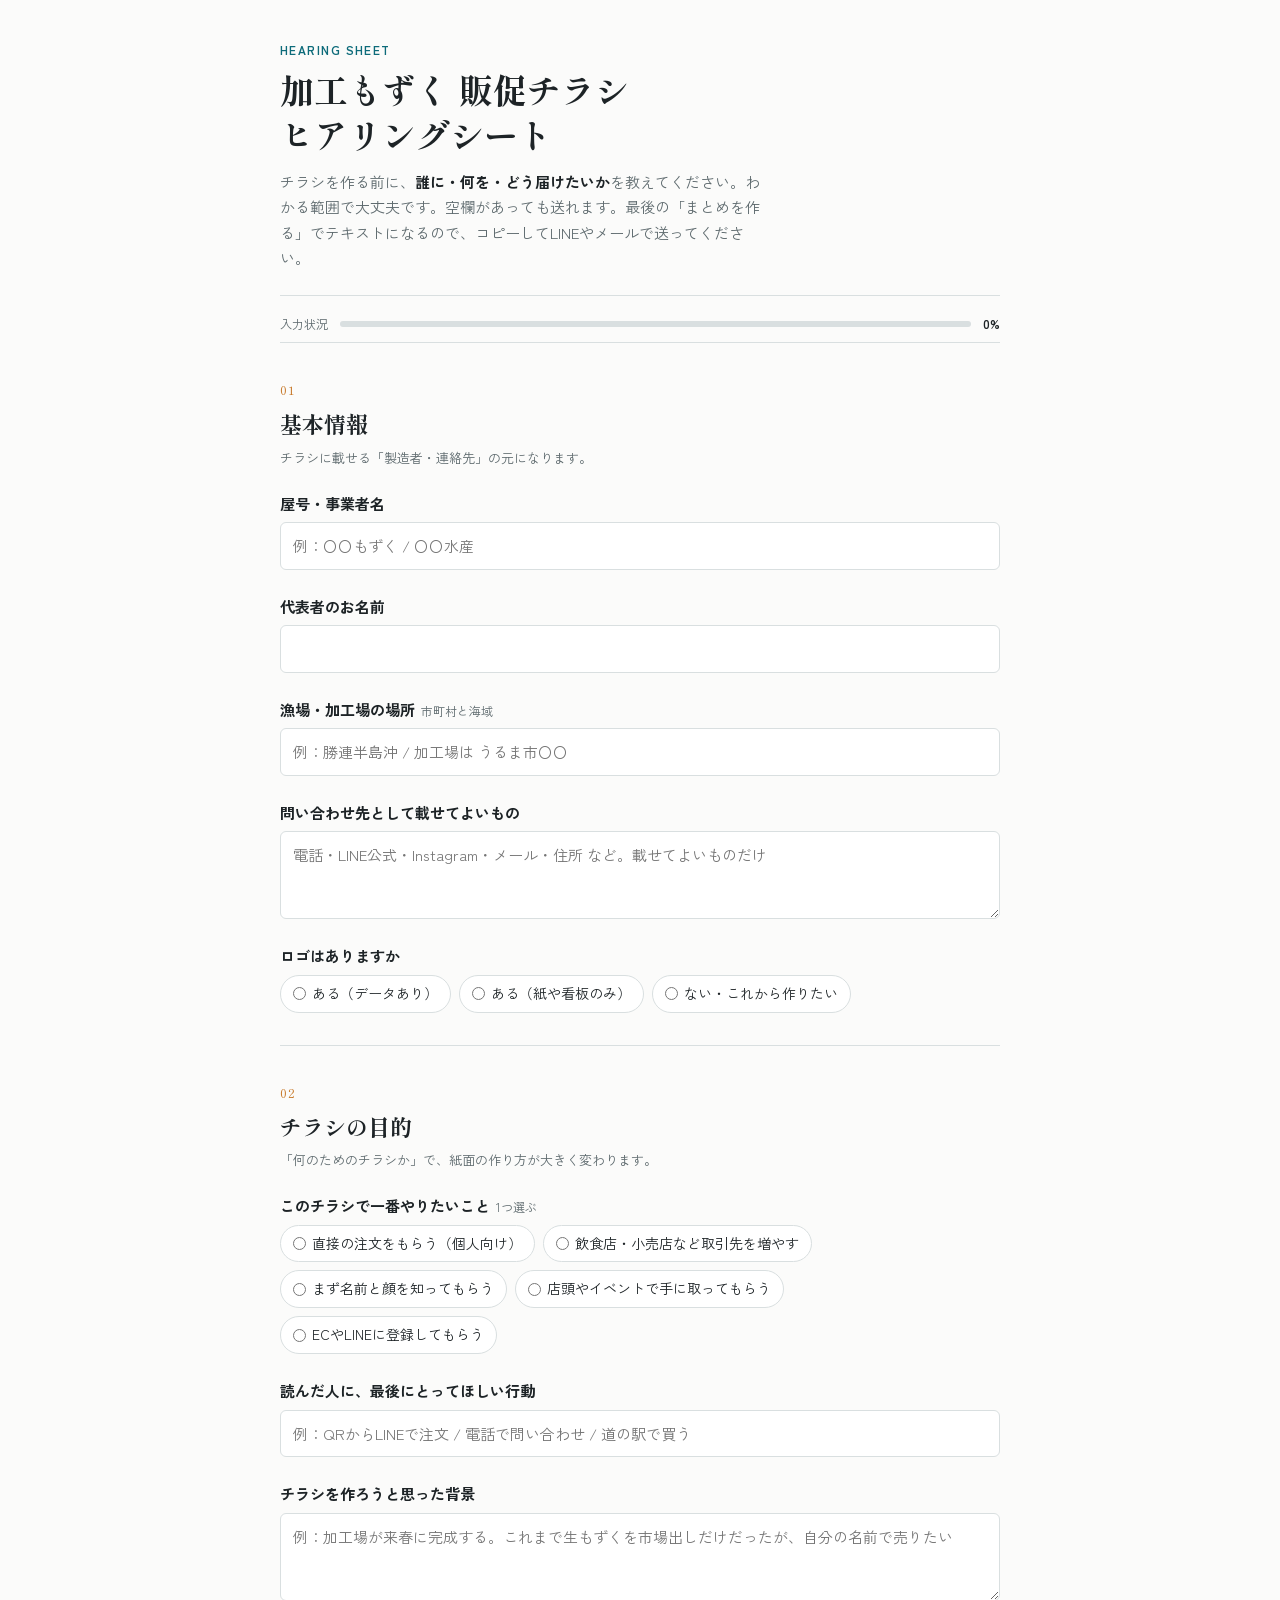
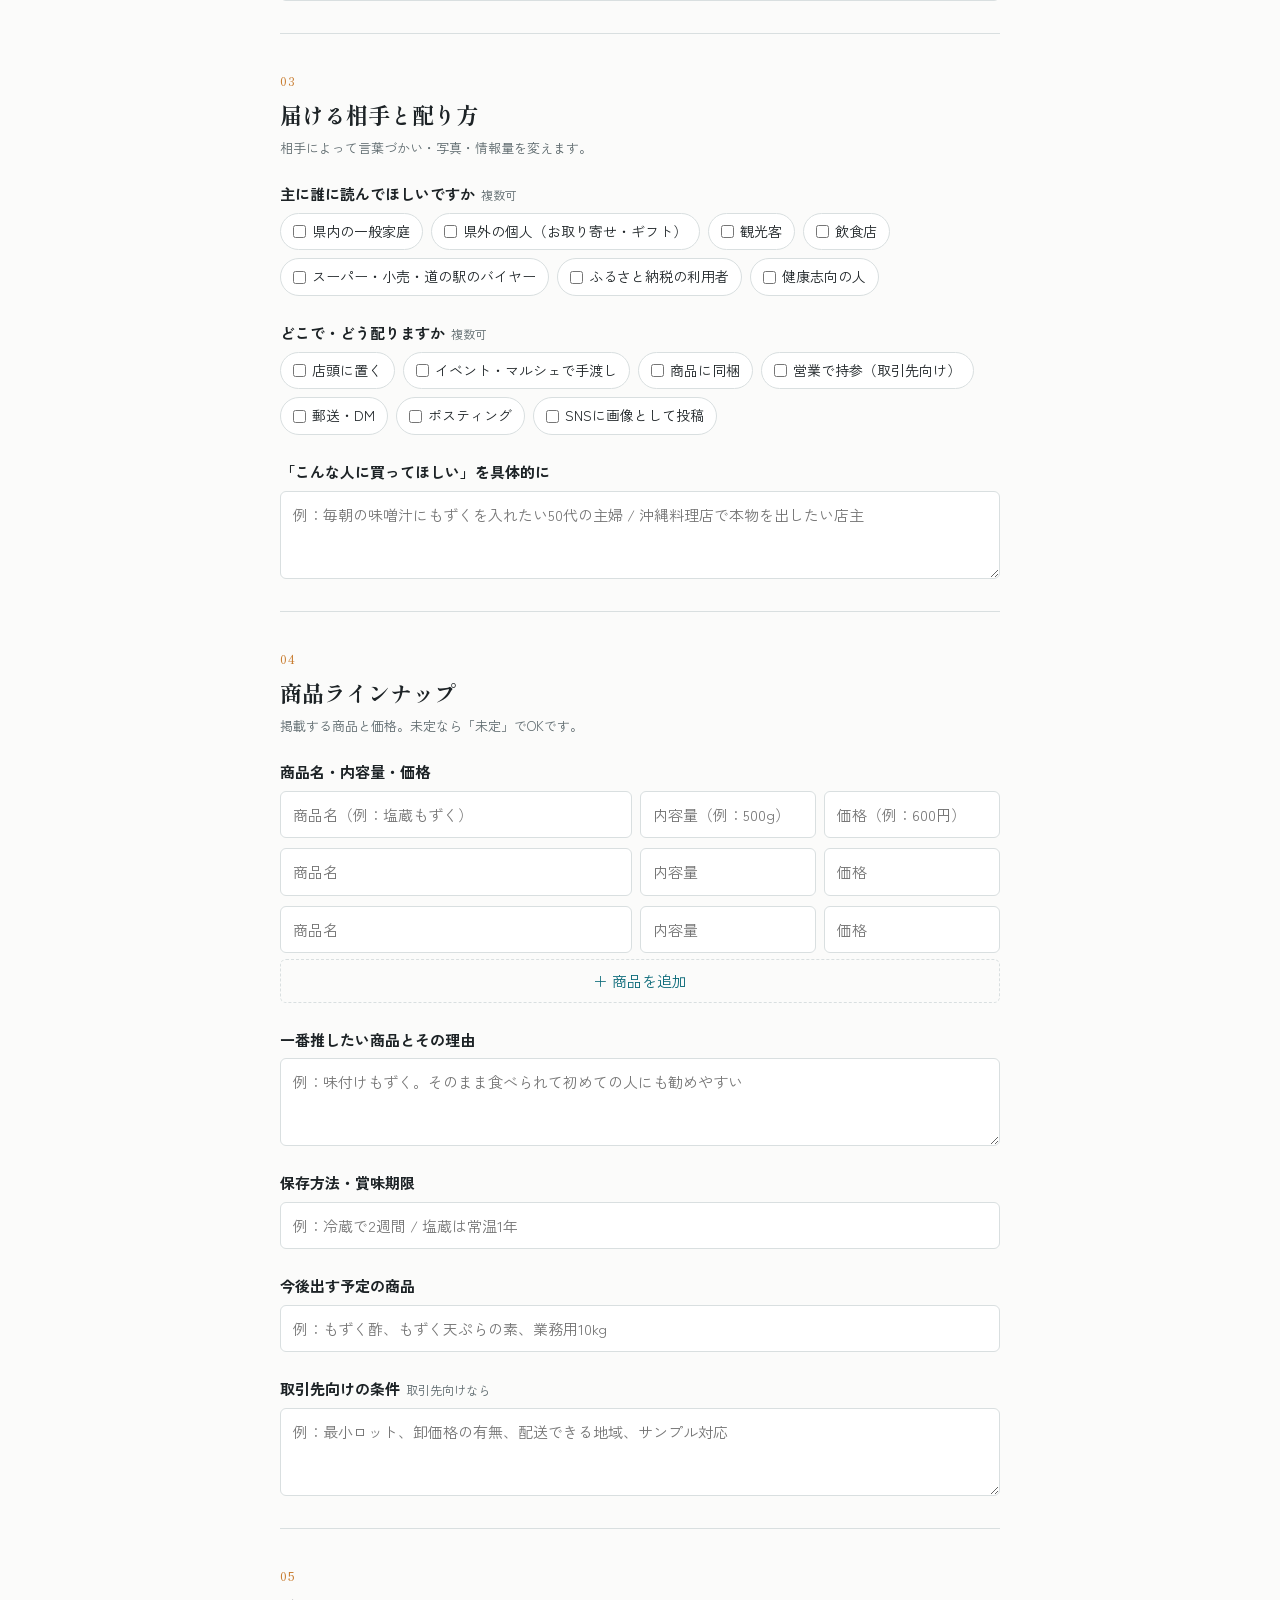
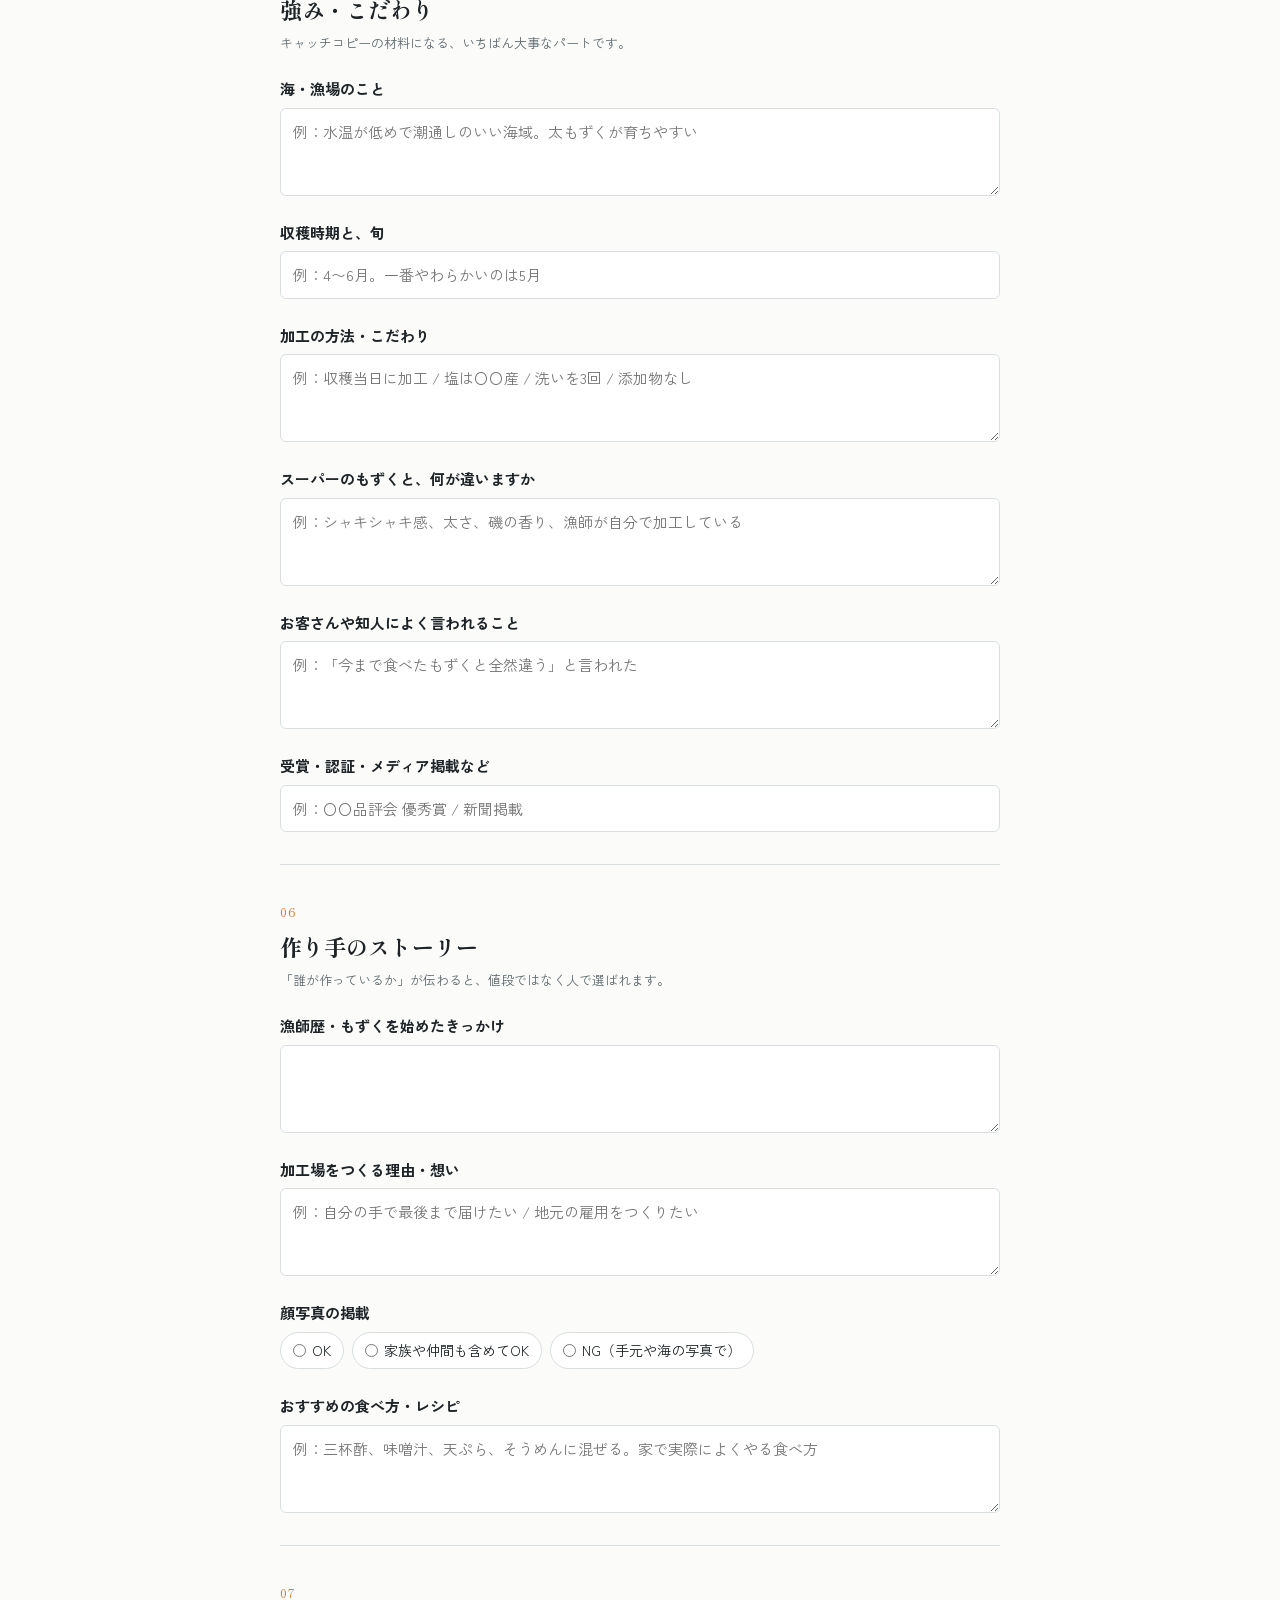
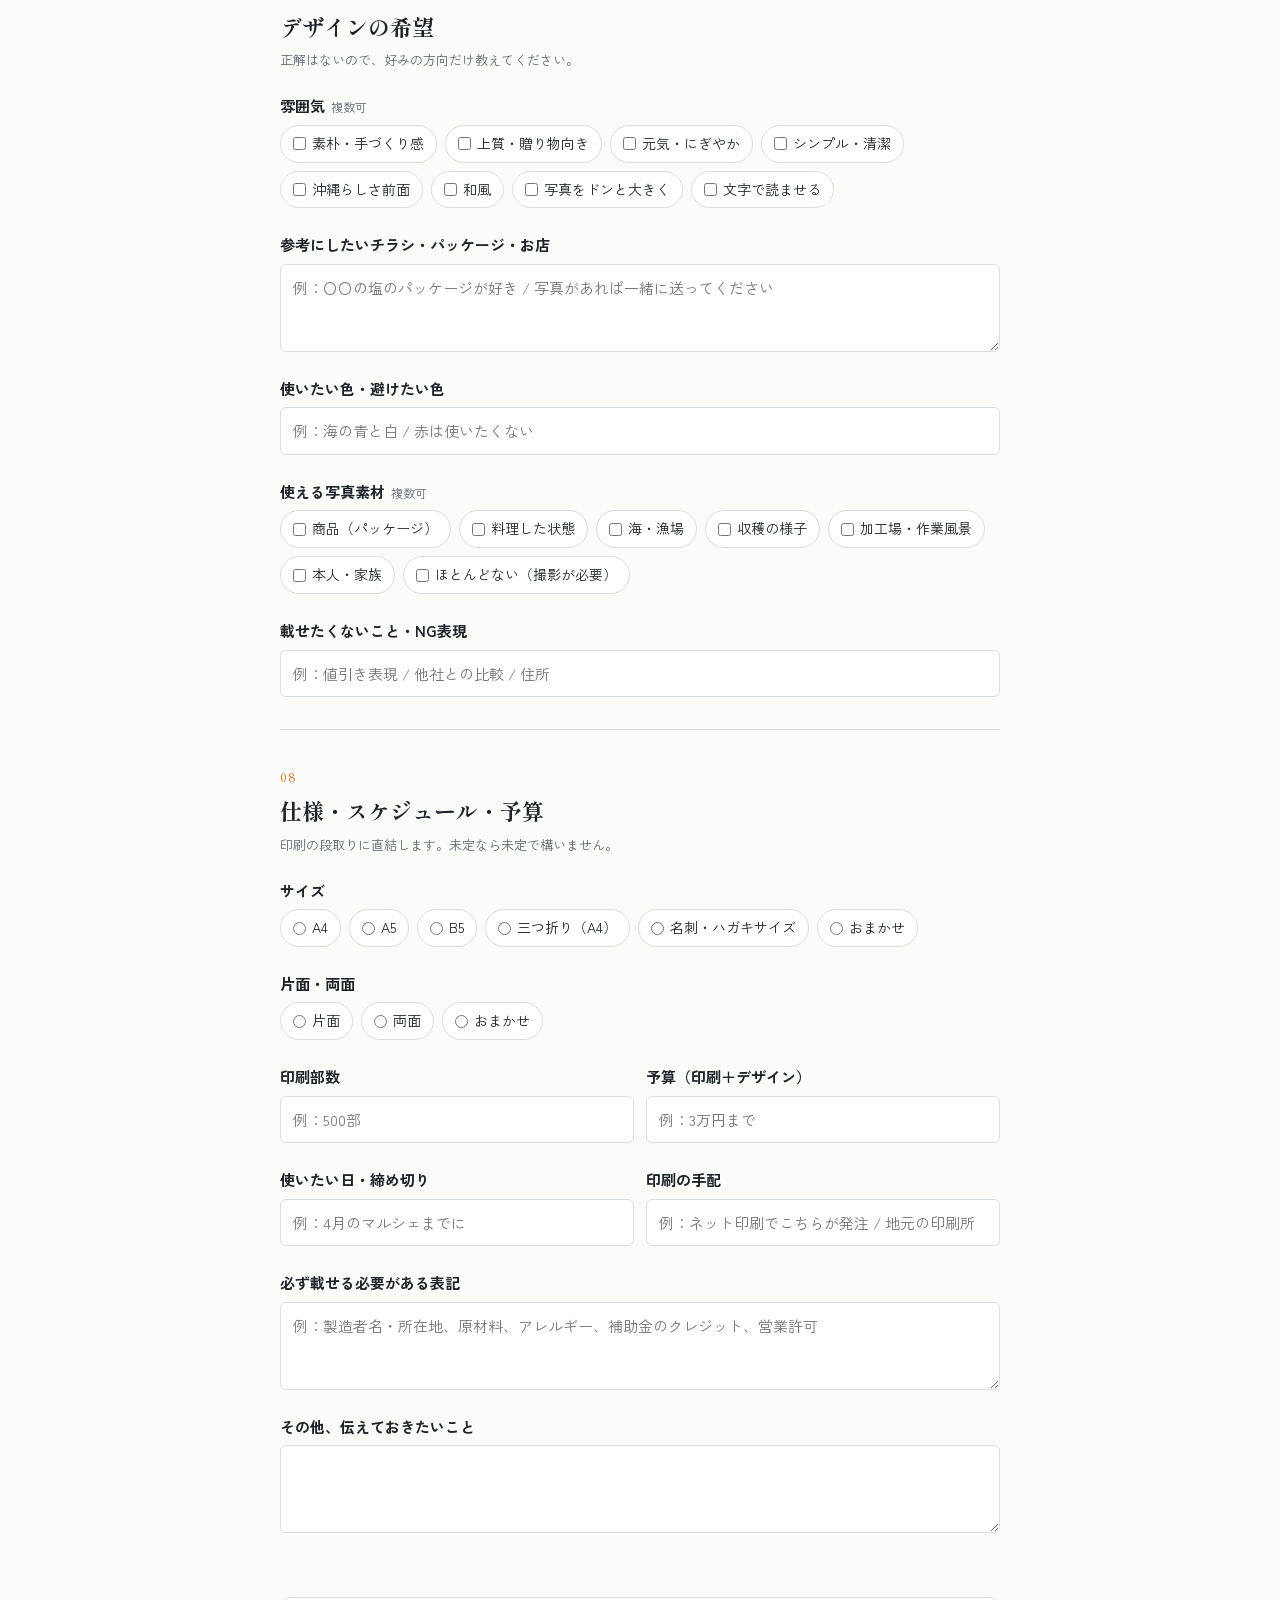
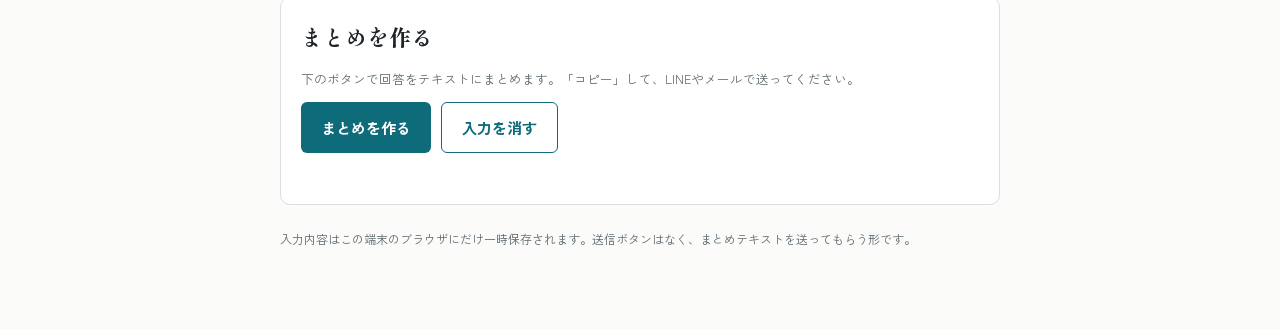
==== index.html @ 1a88fbb8 "チラシ設計ヒアリングシートを追加 Co-Authored-By: Claude Fable 5.1 <noreply@anthropic.com>" ====
<!doctype html>
<html lang="ja">
<head>
<meta charset="utf-8">
<meta name="viewport" content="width=device-width,initial-scale=1,viewport-fit=cover">
<meta name="robots" content="noindex">
<title>もずくチラシ ヒアリングシート</title>
<style>:root{padding-top:env(safe-area-inset-top,0px);padding-bottom:env(safe-area-inset-bottom,0px)}body{margin:0}img{max-width:100%}[hidden]{display:none!important}</style>
</head>
<body>
<link rel="stylesheet" href="https://fonts.googleapis.com/css2?family=Shippori+Mincho:wght@600;700&family=Zen+Kaku+Gothic+New:wght@400;500;700&display=swap">
<style>
/* Layout: one narrow column of numbered sections, a sticky progress bar on top, a result panel at the end */
:root {
  --bg: #fbfbfa;
  --surface: #ffffff;
  --fg: #1d2326;
  --muted: #5e6a6e;
  --line: #d9dfe0;
  --accent: #0d6b7a;      /* deep sea */
  --accent-soft: #e3f0f2;
  --mark: #c7792a;        /* mozuku brown-amber */
  --display: "Shippori Mincho", "Hiragino Mincho ProN", "Yu Mincho", serif;
  --body: "Zen Kaku Gothic New", "Hiragino Kaku Gothic ProN", "Yu Gothic", sans-serif;
}
@media (prefers-color-scheme: dark) { :root:not([data-theme="light"]) {
  --bg: #141a1c; --surface: #1c2427; --fg: #e8ecec; --muted: #9aa7aa; --line: #30403f;
  --accent: #5fc0cf; --accent-soft: #1e3337; --mark: #e0a060; color-scheme: dark; } }
:root[data-theme="dark"] {
  --bg: #141a1c; --surface: #1c2427; --fg: #e8ecec; --muted: #9aa7aa; --line: #30403f;
  --accent: #5fc0cf; --accent-soft: #1e3337; --mark: #e0a060; color-scheme: dark; }

* { box-sizing: border-box; }
body { background: var(--bg); color: var(--fg); font-family: var(--body); font-size: 15px; line-height: 1.7;
  padding-left: max(16px, env(safe-area-inset-left, 0px)); padding-right: max(16px, env(safe-area-inset-right, 0px)); padding-block: 0 80px; }
.wrap { max-width: 720px; margin: 0 auto; }
header { padding-block: 40px 24px; border-bottom: 1px solid var(--line); margin-bottom: 8px; }
.eyebrow { font-size: 12px; letter-spacing: .12em; color: var(--accent); font-weight: 700; text-transform: uppercase; }
h1 { font-family: var(--display); font-size: clamp(26px, 5vw, 34px); line-height: 1.3; margin: 8px 0 12px; text-wrap: balance; font-weight: 700; }
.lead { color: var(--muted); margin: 0; max-width: 60ch; }
.lead strong { color: var(--fg); }

.progress { position: sticky; top: env(safe-area-inset-top, 0px); z-index: 5; background: var(--bg); padding-block: 10px 8px; display: flex; align-items: center; gap: 12px; font-size: 12px; color: var(--muted); border-bottom: 1px solid var(--line); }
.bar { flex: 1; height: 6px; background: var(--line); border-radius: 3px; overflow: hidden; }
.bar i { display: block; height: 100%; width: 0; background: var(--accent); transition: width .3s; }
.progress b { font-variant-numeric: tabular-nums; color: var(--fg); }

section { padding-block: 36px 8px; }
section + section { border-top: 1px solid var(--line); }
.num { font-family: var(--display); color: var(--mark); font-size: 13px; letter-spacing: .1em; }
h2 { font-family: var(--display); font-size: 22px; margin: 4px 0 4px; font-weight: 700; text-wrap: balance; }
.why { color: var(--muted); font-size: 13px; margin: 0 0 22px; }

.q { display: grid; gap: 6px; margin-bottom: 24px; }
label.t { font-weight: 700; }
label.t small { font-weight: 400; color: var(--muted); margin-left: 6px; font-size: 12px; }
.hint { font-size: 12.5px; color: var(--muted); }
input[type=text], input[type=number], textarea, select {
  width: 100%; font: inherit; color: var(--fg); background: var(--surface); border: 1px solid var(--line); border-radius: 6px; padding: 10px 12px; }
textarea { min-height: 88px; resize: vertical; }
input:focus, textarea:focus, select:focus, button:focus-visible { outline: 2px solid var(--accent); outline-offset: 1px; }
.opts { display: flex; flex-wrap: wrap; gap: 8px; }
.opts label { display: inline-flex; align-items: center; gap: 6px; border: 1px solid var(--line); background: var(--surface); border-radius: 999px; padding: 6px 12px; cursor: pointer; font-size: 14px; }
.opts label:has(:checked) { border-color: var(--accent); background: var(--accent-soft); }
.opts input { accent-color: var(--accent); margin: 0; }
.row { display: grid; grid-template-columns: 1fr 1fr; gap: 12px; }
@media (max-width: 520px) { .row { grid-template-columns: 1fr; } }

.products { display: grid; gap: 10px; }
.product { display: grid; grid-template-columns: 2fr 1fr 1fr; gap: 8px; }
@media (max-width: 520px) { .product { grid-template-columns: 1fr; } }
.ghost { font: inherit; background: none; border: 1px dashed var(--line); color: var(--accent); border-radius: 6px; padding: 8px 12px; cursor: pointer; }

.result { margin-top: 32px; background: var(--surface); border: 1px solid var(--line); border-radius: 10px; padding: 20px; }
.result h2 { margin-top: 0; }
.actions { display: flex; flex-wrap: wrap; gap: 10px; margin: 12px 0; }
.btn { font: inherit; font-weight: 700; background: var(--accent); color: #fff; border: 0; border-radius: 6px; padding: 12px 20px; cursor: pointer; }
.btn.sub { background: var(--surface); color: var(--accent); border: 1px solid var(--accent); }
pre#out { white-space: pre-wrap; word-break: break-word; font: 13px/1.6 var(--body); background: var(--bg); border: 1px solid var(--line); border-radius: 6px; padding: 14px; max-height: 420px; overflow: auto; margin: 0; }
.toast { font-size: 13px; color: var(--accent); min-height: 1.4em; }
.missing { font-size: 13px; color: var(--mark); }
footer { color: var(--muted); font-size: 12px; margin-top: 24px; }
@media (prefers-reduced-motion: reduce) { .bar i { transition: none; } }
</style>

<div class="wrap">
<header>
  <div class="eyebrow">Hearing Sheet</div>
  <h1>加工もずく 販促チラシ<br>ヒアリングシート</h1>
  <p class="lead">チラシを作る前に、<strong>誰に・何を・どう届けたいか</strong>を教えてください。わかる範囲で大丈夫です。空欄があっても送れます。最後の「まとめを作る」でテキストになるので、コピーしてLINEやメールで送ってください。</p>
</header>

<div class="progress"><span>入力状況</span><div class="bar"><i id="bar"></i></div><b id="pct">0%</b></div>

<form id="f" novalidate>

<section>
  <div class="num">01</div><h2>基本情報</h2>
  <p class="why">チラシに載せる「製造者・連絡先」の元になります。</p>
  <div class="q"><label class="t" for="name">屋号・事業者名</label><input type="text" id="name" name="屋号・事業者名" placeholder="例：〇〇もずく / 〇〇水産"></div>
  <div class="q"><label class="t" for="person">代表者のお名前</label><input type="text" id="person" name="代表者"></div>
  <div class="q"><label class="t" for="area">漁場・加工場の場所<small>市町村と海域</small></label><input type="text" id="area" name="漁場・加工場の場所" placeholder="例：勝連半島沖 / 加工場は うるま市〇〇"></div>
  <div class="q"><label class="t" for="contact">問い合わせ先として載せてよいもの</label><textarea id="contact" name="問い合わせ先" placeholder="電話・LINE公式・Instagram・メール・住所 など。載せてよいものだけ"></textarea></div>
  <div class="q"><label class="t">ロゴはありますか</label>
    <div class="opts" data-radio="ロゴ"><label><input type="radio" name="ロゴ" value="ある（データあり）">ある（データあり）</label><label><input type="radio" name="ロゴ" value="ある（紙や看板のみ）">ある（紙や看板のみ）</label><label><input type="radio" name="ロゴ" value="ない・これから作りたい">ない・これから作りたい</label></div></div>
</section>

<section>
  <div class="num">02</div><h2>チラシの目的</h2>
  <p class="why">「何のためのチラシか」で、紙面の作り方が大きく変わります。</p>
  <div class="q"><label class="t">このチラシで一番やりたいこと<small>1つ選ぶ</small></label>
    <div class="opts" data-radio="目的"><label><input type="radio" name="目的" value="直接の注文をもらう（個人向け）">直接の注文をもらう（個人向け）</label><label><input type="radio" name="目的" value="飲食店・小売店など取引先を増やす">飲食店・小売店など取引先を増やす</label><label><input type="radio" name="目的" value="まず名前と顔を知ってもらう">まず名前と顔を知ってもらう</label><label><input type="radio" name="目的" value="店頭やイベントで手に取ってもらう">店頭やイベントで手に取ってもらう</label><label><input type="radio" name="目的" value="ECやLINEに登録してもらう">ECやLINEに登録してもらう</label></div></div>
  <div class="q"><label class="t" for="goal">読んだ人に、最後にとってほしい行動</label><input type="text" id="goal" name="とってほしい行動" placeholder="例：QRからLINEで注文 / 電話で問い合わせ / 道の駅で買う"></div>
  <div class="q"><label class="t" for="bg">チラシを作ろうと思った背景</label><textarea id="bg" name="背景" placeholder="例：加工場が来春に完成する。これまで生もずくを市場出しだけだったが、自分の名前で売りたい"></textarea></div>
</section>

<section>
  <div class="num">03</div><h2>届ける相手と配り方</h2>
  <p class="why">相手によって言葉づかい・写真・情報量を変えます。</p>
  <div class="q"><label class="t">主に誰に読んでほしいですか<small>複数可</small></label>
    <div class="opts"><label><input type="checkbox" name="読み手" value="県内の一般家庭">県内の一般家庭</label><label><input type="checkbox" name="読み手" value="県外の個人（お取り寄せ・ギフト）">県外の個人（お取り寄せ・ギフト）</label><label><input type="checkbox" name="読み手" value="観光客">観光客</label><label><input type="checkbox" name="読み手" value="飲食店">飲食店</label><label><input type="checkbox" name="読み手" value="スーパー・小売・道の駅のバイヤー">スーパー・小売・道の駅のバイヤー</label><label><input type="checkbox" name="読み手" value="ふるさと納税の利用者">ふるさと納税の利用者</label><label><input type="checkbox" name="読み手" value="健康志向の人">健康志向の人</label></div></div>
  <div class="q"><label class="t">どこで・どう配りますか<small>複数可</small></label>
    <div class="opts"><label><input type="checkbox" name="配布方法" value="店頭に置く">店頭に置く</label><label><input type="checkbox" name="配布方法" value="イベント・マルシェで手渡し">イベント・マルシェで手渡し</label><label><input type="checkbox" name="配布方法" value="商品に同梱">商品に同梱</label><label><input type="checkbox" name="配布方法" value="営業で持参（取引先向け）">営業で持参（取引先向け）</label><label><input type="checkbox" name="配布方法" value="郵送・DM">郵送・DM</label><label><input type="checkbox" name="配布方法" value="ポスティング">ポスティング</label><label><input type="checkbox" name="配布方法" value="SNSに画像として投稿">SNSに画像として投稿</label></div></div>
  <div class="q"><label class="t" for="persona">「こんな人に買ってほしい」を具体的に</label><textarea id="persona" name="買ってほしい人" placeholder="例：毎朝の味噌汁にもずくを入れたい50代の主婦 / 沖縄料理店で本物を出したい店主"></textarea></div>
</section>

<section>
  <div class="num">04</div><h2>商品ラインナップ</h2>
  <p class="why">掲載する商品と価格。未定なら「未定」でOKです。</p>
  <div class="q"><label class="t">商品名・内容量・価格</label>
    <div class="products" id="products">
      <div class="product"><input type="text" name="商品名" placeholder="商品名（例：塩蔵もずく）"><input type="text" name="内容量" placeholder="内容量（例：500g）"><input type="text" name="価格" placeholder="価格（例：600円）"></div>
      <div class="product"><input type="text" name="商品名" placeholder="商品名"><input type="text" name="内容量" placeholder="内容量"><input type="text" name="価格" placeholder="価格"></div>
      <div class="product"><input type="text" name="商品名" placeholder="商品名"><input type="text" name="内容量" placeholder="内容量"><input type="text" name="価格" placeholder="価格"></div>
    </div>
    <button type="button" class="ghost" id="addp">＋ 商品を追加</button></div>
  <div class="q"><label class="t" for="hero">一番推したい商品とその理由</label><textarea id="hero" name="一番推したい商品" placeholder="例：味付けもずく。そのまま食べられて初めての人にも勧めやすい"></textarea></div>
  <div class="q"><label class="t" for="keep">保存方法・賞味期限</label><input type="text" id="keep" name="保存方法・賞味期限" placeholder="例：冷蔵で2週間 / 塩蔵は常温1年"></div>
  <div class="q"><label class="t" for="future">今後出す予定の商品</label><input type="text" id="future" name="今後の商品" placeholder="例：もずく酢、もずく天ぷらの素、業務用10kg"></div>
  <div class="q"><label class="t" for="lot">取引先向けの条件<small>取引先向けなら</small></label><textarea id="lot" name="取引条件" placeholder="例：最小ロット、卸価格の有無、配送できる地域、サンプル対応"></textarea></div>
</section>

<section>
  <div class="num">05</div><h2>強み・こだわり</h2>
  <p class="why">キャッチコピーの材料になる、いちばん大事なパートです。</p>
  <div class="q"><label class="t" for="sea">海・漁場のこと</label><textarea id="sea" name="海・漁場" placeholder="例：水温が低めで潮通しのいい海域。太もずくが育ちやすい"></textarea></div>
  <div class="q"><label class="t" for="season">収穫時期と、旬</label><input type="text" id="season" name="収穫時期" placeholder="例：4〜6月。一番やわらかいのは5月"></div>
  <div class="q"><label class="t" for="process">加工の方法・こだわり</label><textarea id="process" name="加工のこだわり" placeholder="例：収穫当日に加工 / 塩は〇〇産 / 洗いを3回 / 添加物なし"></textarea></div>
  <div class="q"><label class="t" for="diff">スーパーのもずくと、何が違いますか</label><textarea id="diff" name="他との違い" placeholder="例：シャキシャキ感、太さ、磯の香り、漁師が自分で加工している"></textarea></div>
  <div class="q"><label class="t" for="voice">お客さんや知人によく言われること</label><textarea id="voice" name="よく言われること" placeholder="例：「今まで食べたもずくと全然違う」と言われた"></textarea></div>
  <div class="q"><label class="t" for="award">受賞・認証・メディア掲載など</label><input type="text" id="award" name="受賞・認証" placeholder="例：〇〇品評会 優秀賞 / 新聞掲載"></div>
</section>

<section>
  <div class="num">06</div><h2>作り手のストーリー</h2>
  <p class="why">「誰が作っているか」が伝わると、値段ではなく人で選ばれます。</p>
  <div class="q"><label class="t" for="career">漁師歴・もずくを始めたきっかけ</label><textarea id="career" name="漁師歴・きっかけ"></textarea></div>
  <div class="q"><label class="t" for="why2">加工場をつくる理由・想い</label><textarea id="why2" name="加工場への想い" placeholder="例：自分の手で最後まで届けたい / 地元の雇用をつくりたい"></textarea></div>
  <div class="q"><label class="t">顔写真の掲載</label>
    <div class="opts" data-radio="顔出し"><label><input type="radio" name="顔出し" value="OK">OK</label><label><input type="radio" name="顔出し" value="家族や仲間も含めてOK">家族や仲間も含めてOK</label><label><input type="radio" name="顔出し" value="NG（手元や海の写真で）">NG（手元や海の写真で）</label></div></div>
  <div class="q"><label class="t" for="recipe">おすすめの食べ方・レシピ</label><textarea id="recipe" name="おすすめの食べ方" placeholder="例：三杯酢、味噌汁、天ぷら、そうめんに混ぜる。家で実際によくやる食べ方"></textarea></div>
</section>

<section>
  <div class="num">07</div><h2>デザインの希望</h2>
  <p class="why">正解はないので、好みの方向だけ教えてください。</p>
  <div class="q"><label class="t">雰囲気<small>複数可</small></label>
    <div class="opts"><label><input type="checkbox" name="雰囲気" value="素朴・手づくり感">素朴・手づくり感</label><label><input type="checkbox" name="雰囲気" value="上質・贈り物向き">上質・贈り物向き</label><label><input type="checkbox" name="雰囲気" value="元気・にぎやか">元気・にぎやか</label><label><input type="checkbox" name="雰囲気" value="シンプル・清潔">シンプル・清潔</label><label><input type="checkbox" name="雰囲気" value="沖縄らしさ前面">沖縄らしさ前面</label><label><input type="checkbox" name="雰囲気" value="和風">和風</label><label><input type="checkbox" name="雰囲気" value="写真をドンと大きく">写真をドンと大きく</label><label><input type="checkbox" name="雰囲気" value="文字で読ませる">文字で読ませる</label></div></div>
  <div class="q"><label class="t" for="ref">参考にしたいチラシ・パッケージ・お店</label><textarea id="ref" name="参考" placeholder="例：〇〇の塩のパッケージが好き / 写真があれば一緒に送ってください"></textarea></div>
  <div class="q"><label class="t" for="color">使いたい色・避けたい色</label><input type="text" id="color" name="色の希望" placeholder="例：海の青と白 / 赤は使いたくない"></div>
  <div class="q"><label class="t">使える写真素材<small>複数可</small></label>
    <div class="opts"><label><input type="checkbox" name="写真素材" value="商品（パッケージ）">商品（パッケージ）</label><label><input type="checkbox" name="写真素材" value="料理した状態">料理した状態</label><label><input type="checkbox" name="写真素材" value="海・漁場">海・漁場</label><label><input type="checkbox" name="写真素材" value="収穫の様子">収穫の様子</label><label><input type="checkbox" name="写真素材" value="加工場・作業風景">加工場・作業風景</label><label><input type="checkbox" name="写真素材" value="本人・家族">本人・家族</label><label><input type="checkbox" name="写真素材" value="ほとんどない（撮影が必要）">ほとんどない（撮影が必要）</label></div></div>
  <div class="q"><label class="t" for="ng">載せたくないこと・NG表現</label><input type="text" id="ng" name="NG" placeholder="例：値引き表現 / 他社との比較 / 住所"></div>
</section>

<section>
  <div class="num">08</div><h2>仕様・スケジュール・予算</h2>
  <p class="why">印刷の段取りに直結します。未定なら未定で構いません。</p>
  <div class="q"><label class="t">サイズ</label>
    <div class="opts" data-radio="サイズ"><label><input type="radio" name="サイズ" value="A4">A4</label><label><input type="radio" name="サイズ" value="A5">A5</label><label><input type="radio" name="サイズ" value="B5">B5</label><label><input type="radio" name="サイズ" value="三つ折り（A4）">三つ折り（A4）</label><label><input type="radio" name="サイズ" value="名刺・ハガキサイズ">名刺・ハガキサイズ</label><label><input type="radio" name="サイズ" value="おまかせ">おまかせ</label></div></div>
  <div class="q"><label class="t">片面・両面</label>
    <div class="opts" data-radio="面"><label><input type="radio" name="面" value="片面">片面</label><label><input type="radio" name="面" value="両面">両面</label><label><input type="radio" name="面" value="おまかせ">おまかせ</label></div></div>
  <div class="row">
    <div class="q"><label class="t" for="qty">印刷部数</label><input type="text" id="qty" name="部数" placeholder="例：500部"></div>
    <div class="q"><label class="t" for="budget">予算（印刷＋デザイン）</label><input type="text" id="budget" name="予算" placeholder="例：3万円まで"></div>
  </div>
  <div class="row">
    <div class="q"><label class="t" for="due">使いたい日・締め切り</label><input type="text" id="due" name="締め切り" placeholder="例：4月のマルシェまでに"></div>
    <div class="q"><label class="t" for="print">印刷の手配</label><input type="text" id="print" name="印刷手配" placeholder="例：ネット印刷でこちらが発注 / 地元の印刷所"></div>
  </div>
  <div class="q"><label class="t" for="legal">必ず載せる必要がある表記</label><textarea id="legal" name="必須表記" placeholder="例：製造者名・所在地、原材料、アレルギー、補助金のクレジット、営業許可"></textarea></div>
  <div class="q"><label class="t" for="other">その他、伝えておきたいこと</label><textarea id="other" name="その他"></textarea></div>
</section>

</form>

<div class="result" id="result">
  <h2>まとめを作る</h2>
  <p class="hint">下のボタンで回答をテキストにまとめます。「コピー」して、LINEやメールで送ってください。</p>
  <div class="actions"><button type="button" class="btn" id="gen">まとめを作る</button><button type="button" class="btn sub" id="copy" hidden>コピー</button><button type="button" class="btn sub" id="clear">入力を消す</button></div>
  <div class="missing" id="missing"></div>
  <div class="toast" id="toast"></div>
  <pre id="out" hidden></pre>
</div>

<footer>入力内容はこの端末のブラウザにだけ一時保存されます。送信ボタンはなく、まとめテキストを送ってもらう形です。</footer>
</div>

<script>
(function(){
  const f = document.getElementById('f');
  const KEY = 'mozuku-flyer-hearing-v1';
  const fields = () => Array.from(f.querySelectorAll('input, textarea, select'));

  // draft in localStorage
  function save(){ try{ const d={}; fields().forEach((el,i)=>{ d[i]= el.type==='checkbox'||el.type==='radio' ? el.checked : el.value; }); localStorage.setItem(KEY, JSON.stringify({d, n: document.querySelectorAll('.product').length})); }catch(e){} }
  function load(){ try{ const s=localStorage.getItem(KEY); if(!s) return; const {d,n}=JSON.parse(s); for(let i=document.querySelectorAll('.product').length;i<n;i++) addProduct(); fields().forEach((el,i)=>{ if(!(i in d)) return; if(el.type==='checkbox'||el.type==='radio') el.checked=!!d[i]; else el.value=d[i]; }); }catch(e){} }

  function addProduct(){
    const div=document.createElement('div'); div.className='product';
    div.innerHTML='<input type="text" name="商品名" placeholder="商品名"><input type="text" name="内容量" placeholder="内容量"><input type="text" name="価格" placeholder="価格">';
    document.getElementById('products').appendChild(div);
  }
  document.getElementById('addp').addEventListener('click', ()=>{ addProduct(); save(); });

  // progress: count questions (.q) that have any value
  function progress(){
    const qs=Array.from(f.querySelectorAll('.q')); let done=0;
    qs.forEach(q=>{ const els=Array.from(q.querySelectorAll('input, textarea')); if(els.some(e=> (e.type==='checkbox'||e.type==='radio') ? e.checked : e.value.trim())) done++; });
    const p=Math.round(done/qs.length*100); document.getElementById('bar').style.width=p+'%'; document.getElementById('pct').textContent=p+'%';
  }
  f.addEventListener('input', ()=>{ save(); progress(); });
  f.addEventListener('change', ()=>{ save(); progress(); });

  function build(){
    const lines=['【加工もずく チラシ ヒアリング回答】', '作成日：'+new Date().toLocaleDateString('ja-JP'), ''];
    const missing=[];
    f.querySelectorAll('section').forEach(sec=>{
      lines.push('■ '+sec.querySelector('h2').textContent);
      sec.querySelectorAll('.q').forEach(q=>{
        const title=q.querySelector('label.t').childNodes[0].textContent.trim();
        if(q.querySelector('#products')){
          const rows=Array.from(q.querySelectorAll('.product')).map(r=>Array.from(r.querySelectorAll('input')).map(i=>i.value.trim())).filter(r=>r.some(Boolean));
          if(rows.length){ lines.push('・'+title); rows.forEach(r=>lines.push('　- '+r.filter(Boolean).join(' / '))); } else missing.push(title);
          return;
        }
        const checks=Array.from(q.querySelectorAll('input:checked')).map(i=>i.value);
        const texts=Array.from(q.querySelectorAll('input[type=text], textarea')).map(i=>i.value.trim()).filter(Boolean);
        const val=checks.concat(texts).join('、');
        if(val){ lines.push('・'+title+'：'+(val.includes('\n')?'\n'+val.replace(/^/gm,'　'):val)); } else missing.push(title);
      });
      lines.push('');
    });
    return {text: lines.join('\n').trim(), missing};
  }

  const out=document.getElementById('out'), copyBtn=document.getElementById('copy'), toast=document.getElementById('toast'), miss=document.getElementById('missing');
  document.getElementById('gen').addEventListener('click', ()=>{
    const {text, missing}=build(); out.textContent=text; out.hidden=false; copyBtn.hidden=false; toast.textContent='';
    miss.textContent = missing.length ? '未記入：'+missing.slice(0,8).join('、')+(missing.length>8?' ほか'+(missing.length-8)+'件':'')+'（空欄のままでも送れます）' : '全項目に記入があります。';
    out.scrollIntoView({behavior:'smooth', block:'nearest'});
  });
  copyBtn.addEventListener('click', ()=>{
    const t=out.textContent;
    const fallback=()=>{ const r=document.createRange(); r.selectNodeContents(out); const s=getSelection(); s.removeAllRanges(); s.addRange(r); toast.textContent='選択しました。長押しまたは右クリックでコピーしてください。'; };
    if(navigator.clipboard && navigator.clipboard.writeText){ navigator.clipboard.writeText(t).then(()=>{ toast.textContent='コピーしました。LINEやメールに貼り付けて送ってください。'; }).catch(fallback); } else fallback();
  });
  document.getElementById('clear').addEventListener('click', ()=>{
    if(!document.getElementById('clear').dataset.arm){ document.getElementById('clear').dataset.arm='1'; document.getElementById('clear').textContent='本当に消す（もう一度押す）'; setTimeout(()=>{ delete document.getElementById('clear').dataset.arm; document.getElementById('clear').textContent='入力を消す'; },4000); return; }
    f.reset(); try{ localStorage.removeItem(KEY); }catch(e){} out.hidden=true; copyBtn.hidden=true; miss.textContent=''; toast.textContent=''; progress();
    delete document.getElementById('clear').dataset.arm; document.getElementById('clear').textContent='入力を消す';
  });

  load(); progress();
})();
</script>
</body>
</html>
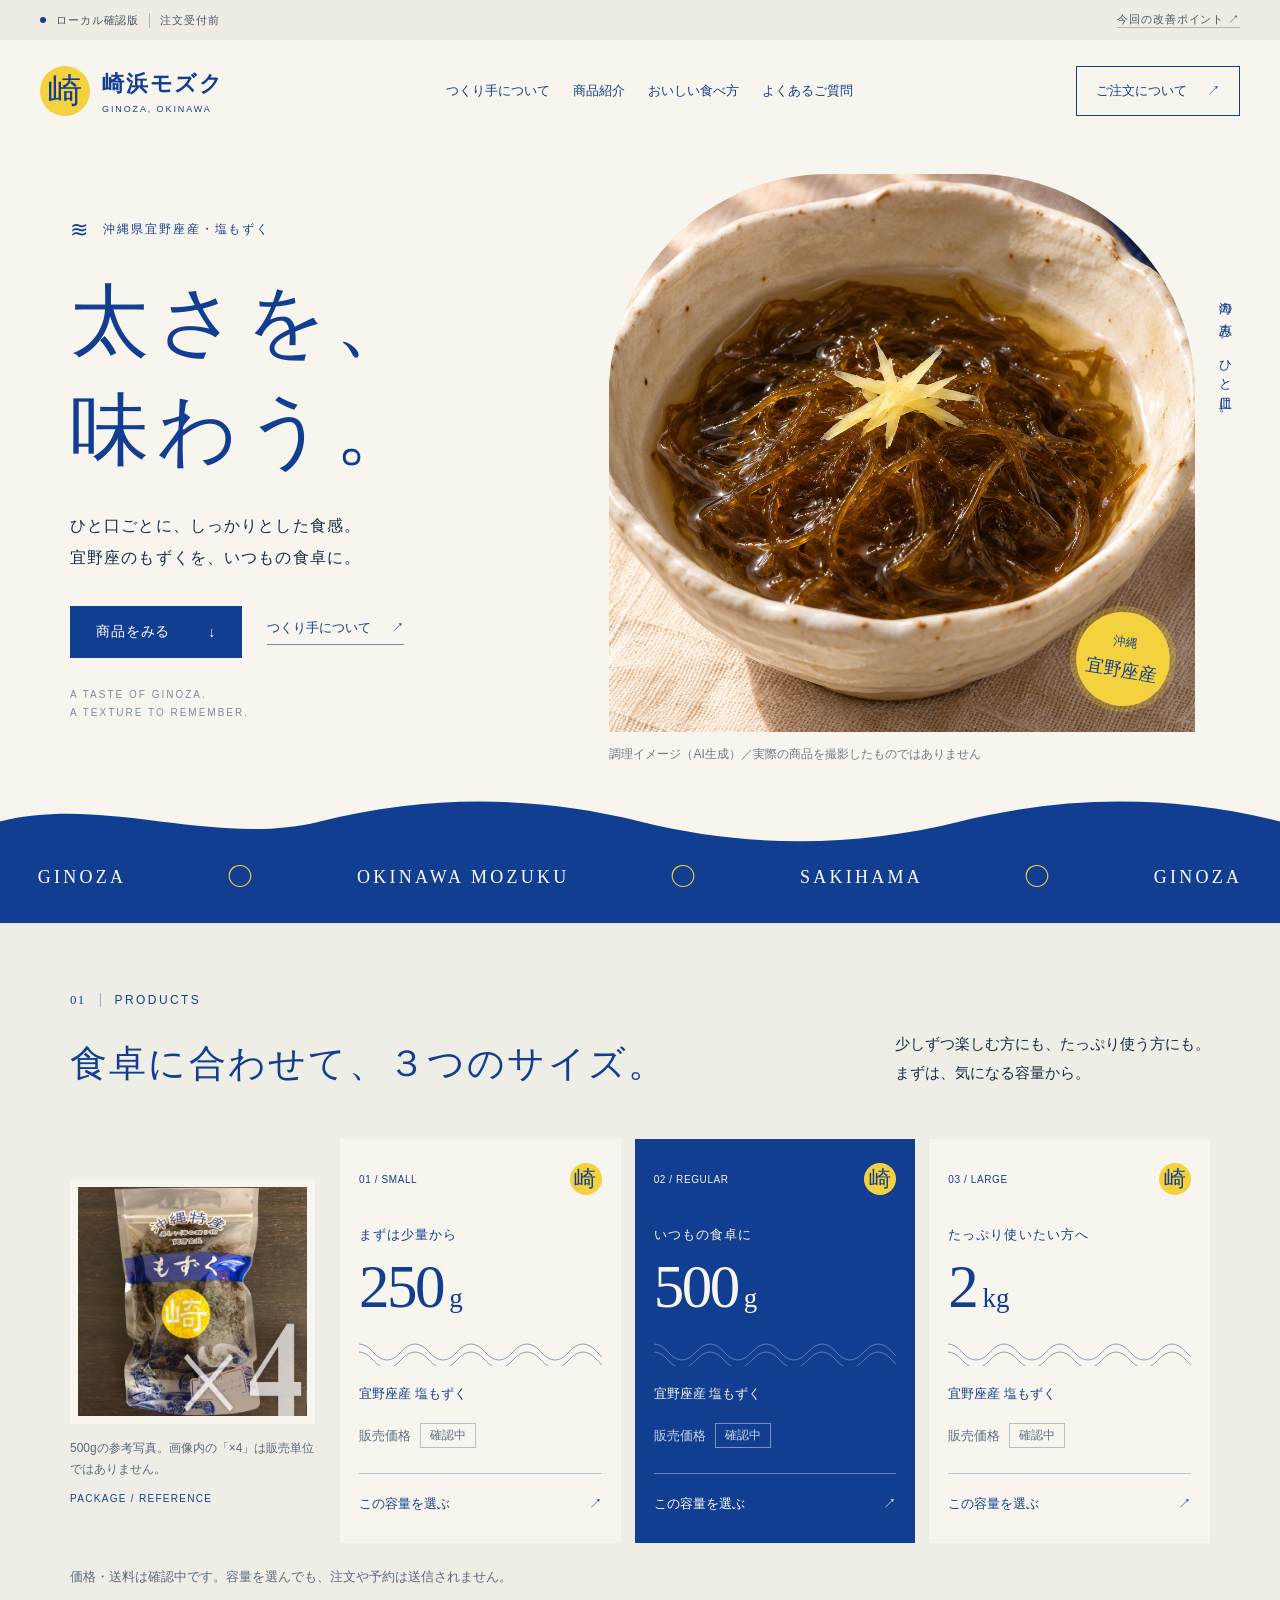
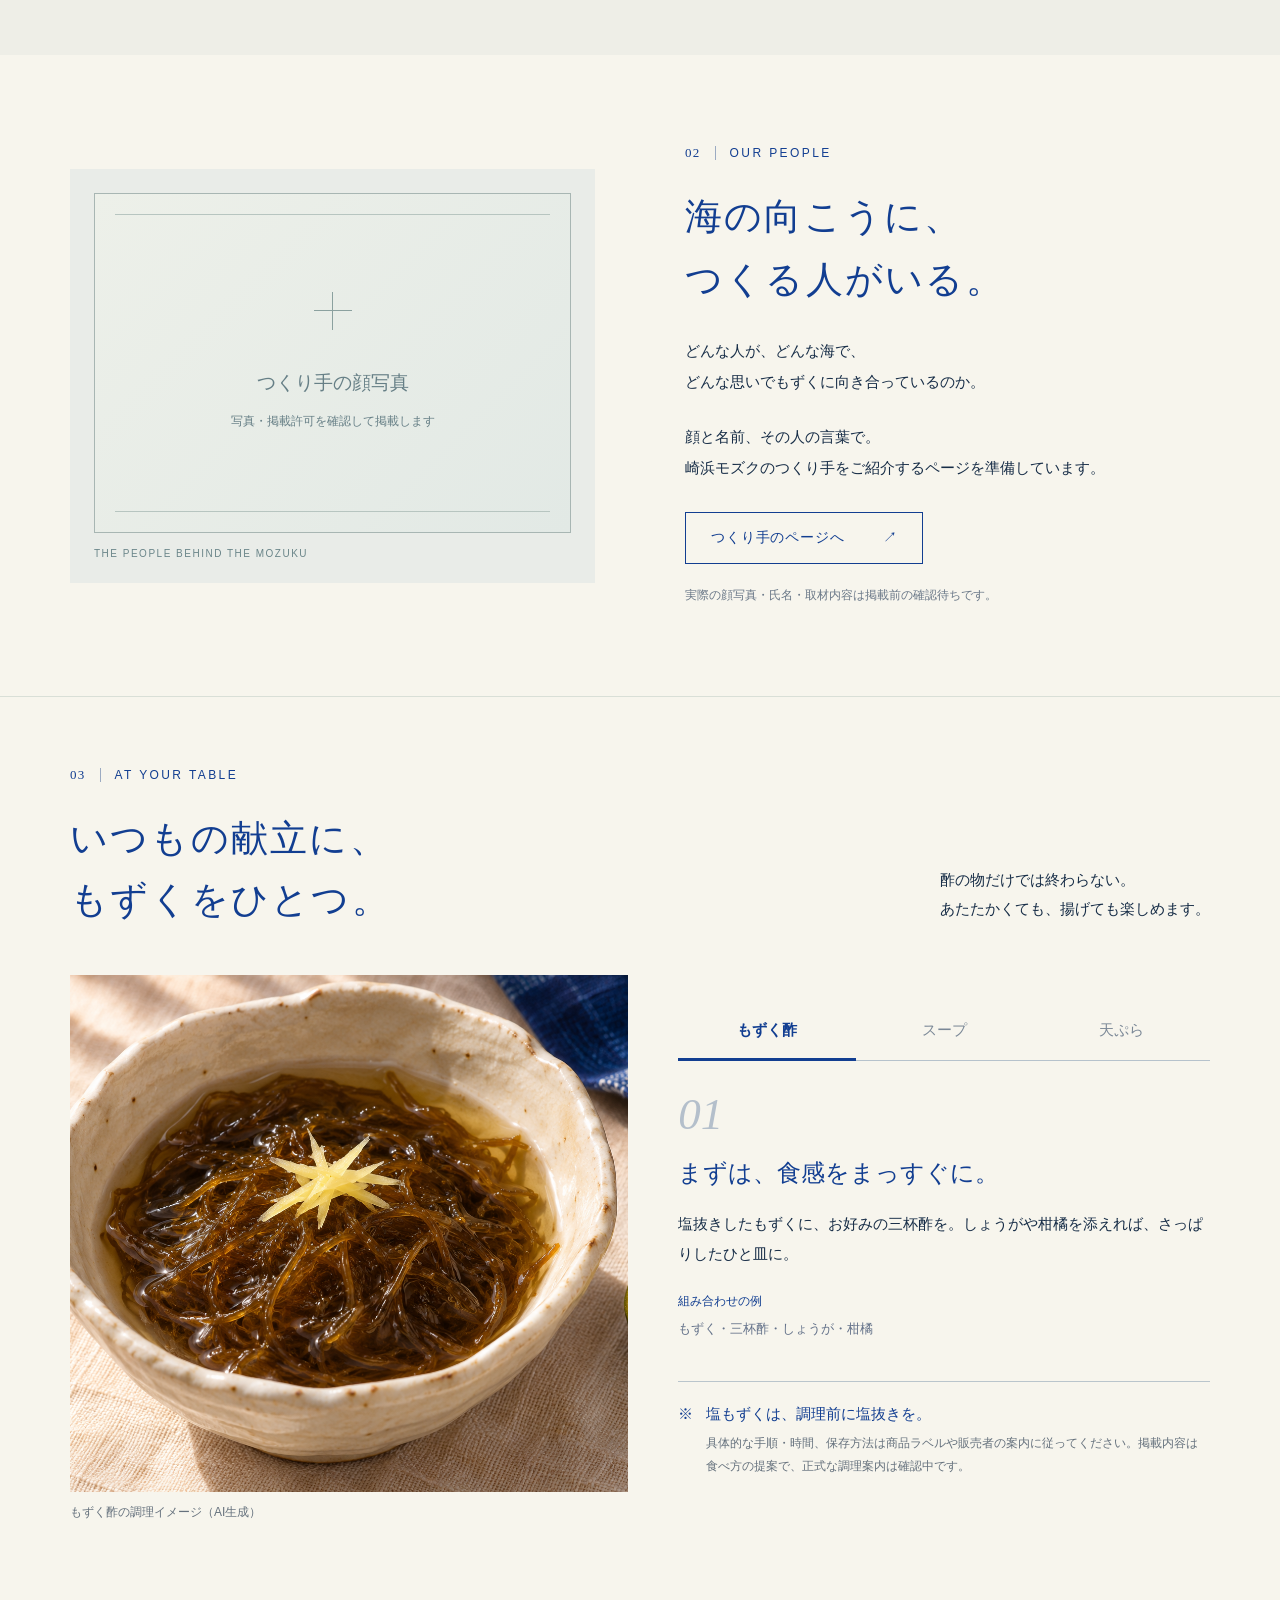
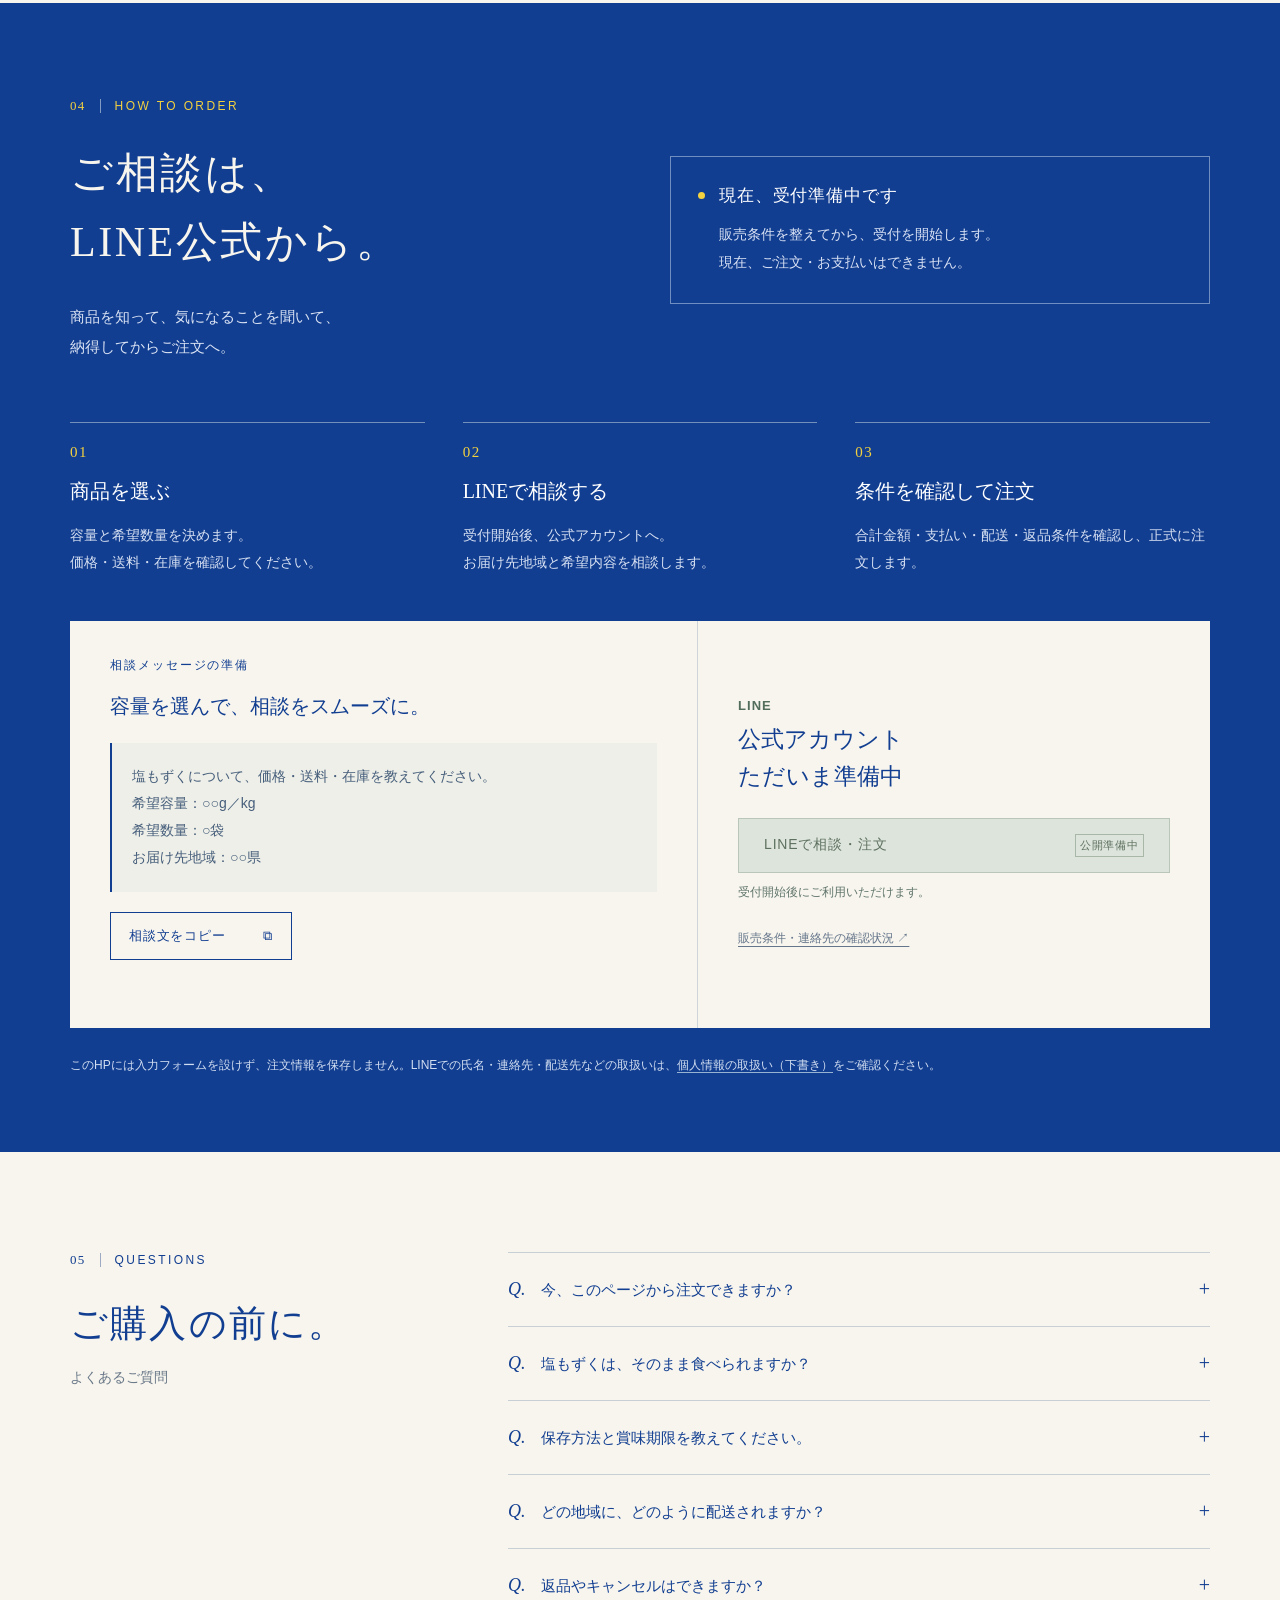
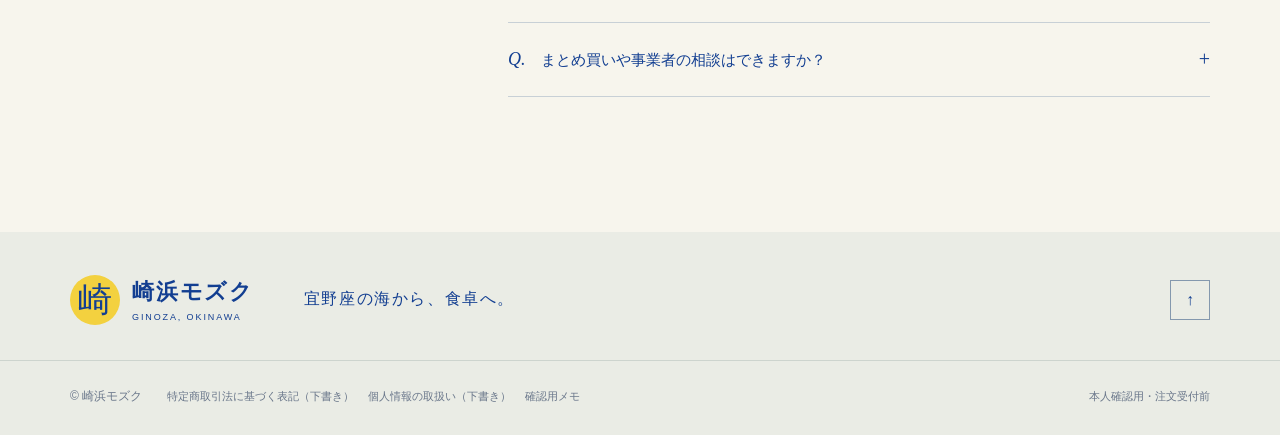
==== commit b3c52729: "崎浜モズクHP（現状版・カルチャー改修前）を追加、ヒアリングシートを /hearing/ へ移動 Co-Authored-By: Claude Fable 5.1 <noreply@anthropic" ====
--- a/index.html
+++ b/index.html
@@ -1,278 +1,33 @@
 <!doctype html>
 <html lang="ja">
 <head>
-<meta charset="utf-8">
-<meta name="viewport" content="width=device-width,initial-scale=1,viewport-fit=cover">
-<meta name="robots" content="noindex">
-<title>もずくチラシ ヒアリングシート</title>
-<style>:root{padding-top:env(safe-area-inset-top,0px);padding-bottom:env(safe-area-inset-bottom,0px)}body{margin:0}img{max-width:100%}[hidden]{display:none!important}</style>
+<meta charset="utf-8"><meta name="viewport" content="width=device-width,initial-scale=1">
+<meta name="description" content="沖縄県宜野座産の塩もずく、崎浜モズク。太さと食感を楽しむ250g・500g・2kg。本人確認用のサイト下書きです。">
+<meta name="robots" content="noindex,nofollow"><meta name="theme-color" content="#123e91">
+<title>崎浜モズク｜太さを、味わう。</title>
+<link rel="icon" href="assets/favicon.svg" type="image/svg+xml"><link rel="stylesheet" href="styles.css"><script src="app.js" defer></script>
 </head>
-<body>
-<link rel="stylesheet" href="https://fonts.googleapis.com/css2?family=Shippori+Mincho:wght@600;700&family=Zen+Kaku+Gothic+New:wght@400;500;700&display=swap">
-<style>
-/* Layout: one narrow column of numbered sections, a sticky progress bar on top, a result panel at the end */
-:root {
-  --bg: #fbfbfa;
-  --surface: #ffffff;
-  --fg: #1d2326;
-  --muted: #5e6a6e;
-  --line: #d9dfe0;
-  --accent: #0d6b7a;      /* deep sea */
-  --accent-soft: #e3f0f2;
-  --mark: #c7792a;        /* mozuku brown-amber */
-  --display: "Shippori Mincho", "Hiragino Mincho ProN", "Yu Mincho", serif;
-  --body: "Zen Kaku Gothic New", "Hiragino Kaku Gothic ProN", "Yu Gothic", sans-serif;
-}
-@media (prefers-color-scheme: dark) { :root:not([data-theme="light"]) {
-  --bg: #141a1c; --surface: #1c2427; --fg: #e8ecec; --muted: #9aa7aa; --line: #30403f;
-  --accent: #5fc0cf; --accent-soft: #1e3337; --mark: #e0a060; color-scheme: dark; } }
-:root[data-theme="dark"] {
-  --bg: #141a1c; --surface: #1c2427; --fg: #e8ecec; --muted: #9aa7aa; --line: #30403f;
-  --accent: #5fc0cf; --accent-soft: #1e3337; --mark: #e0a060; color-scheme: dark; }
+<body class="reviewed">
+<a class="skip" href="#main">本文へ移動</a>
+<div class="preview-note"><span><i></i>ローカル確認版 <b>注文受付前</b></span><a href="review.html">今回の改善ポイント <span aria-hidden="true">↗</span></a></div>
+<header class="site-header"><a class="brand" href="index.html" aria-label="崎浜モズク ホーム"><span class="brand-mark">崎</span><span class="brand-name">崎浜モズク<small>GINOZA, OKINAWA</small></span></a>
+<nav class="desktop-nav" aria-label="メインナビゲーション"><a href="makers.html">つくり手について</a><a href="#products">商品紹介</a><a href="#recipe">おいしい食べ方</a><a href="#faq">よくあるご質問</a></nav><a class="header-cta" href="#order">ご注文について <span>↗</span></a><button class="menu-toggle" aria-expanded="false" aria-controls="mobile-menu" aria-label="メニューを開く"><span></span><span></span></button>
+</header>
+<nav id="mobile-menu" class="mobile-menu" aria-label="モバイルナビゲーション" hidden><a href="makers.html">つくり手について</a><a href="#products">商品紹介</a><a href="#recipe">おいしい食べ方</a><a href="#order">ご注文について</a><a href="#faq">よくあるご質問</a><a href="information.html">販売情報・公開前の確認</a></nav>
+<main id="main">
+<section class="hero section-wrap" aria-labelledby="hero-title"><div class="hero-copy"><p class="eyebrow"><span class="tiny-wave" aria-hidden="true">≋</span> 沖縄県宜野座産・塩もずく</p><h1 id="hero-title">太さを、<br>味わう。</h1><p class="hero-desc">ひと口ごとに、しっかりとした食感。<br>宜野座のもずくを、いつもの食卓に。</p><div class="hero-actions"><a class="button primary" href="#products">商品をみる <span aria-hidden="true">↓</span></a><a class="text-link" href="makers.html">つくり手について <span aria-hidden="true">↗</span></a></div><p class="hero-english">A TASTE OF GINOZA.<br>A TEXTURE TO REMEMBER.</p></div><figure class="hero-visual"><div class="image-frame"><img src="assets/serving-image.png" width="1536" height="1024" alt="器に盛り付けたもずく酢の調理イメージ。実商品ではないAI生成画像" fetchpriority="high"><span class="origin-stamp">沖縄<br><b>宜野座産</b></span></div><figcaption>調理イメージ（AI生成）／実際の商品を撮影したものではありません</figcaption><span class="hero-note">海の恵み、ひと皿に。</span></figure></section>
+<div class="sea-ribbon" aria-hidden="true"><svg viewBox="0 0 1440 70" preserveAspectRatio="none"><path d="M0 37C120 0 240 74 360 37S600 0 720 37S960 74 1080 37S1320 0 1440 37V70H0Z"/></svg><div><span>GINOZA</span><i>◯</i><span>OKINAWA MOZUKU</span><i>◯</i><span>SAKIHAMA</span><i>◯</i><span>GINOZA</span></div></div>
+<section id="products" class="products-section"><div class="section-wrap"><div class="section-heading"><div><p class="section-index">01 <span>PRODUCTS</span></p><h2>食卓に合わせて、<br class="mobile-only">３つのサイズ。</h2></div><p>少しずつ楽しむ方にも、たっぷり使う方にも。<br>まずは、気になる容量から。</p></div><div class="product-showcase"><figure class="product-photo-large"><img src="assets/product-original.jpeg" width="554" height="554" alt="崎浜モズク500gの参考パッケージ写真。青い帯と黄色い崎の印" loading="lazy"><figcaption>500gの参考写真。画像内の「×4」は販売単位ではありません。</figcaption><span class="photo-tag">PACKAGE / REFERENCE</span></figure><div class="product-grid">
+<article class="product-card"><div class="product-card-top"><span>01 / SMALL</span><span class="mini-mark">崎</span></div><p class="product-use">まずは少量から</p><h3><span>250</span><small>g</small></h3><div class="product-line"></div><p class="product-name">宜野座産 塩もずく</p><p class="price-pending">販売価格 <span>確認中</span></p><button class="select-size" aria-pressed="false" data-size="250g">この容量を選ぶ <span>↗</span></button></article>
+<article class="product-card featured"><div class="product-card-top"><span>02 / REGULAR</span><span class="mini-mark">崎</span></div><p class="product-use">いつもの食卓に</p><h3><span>500</span><small>g</small></h3><div class="product-line"></div><p class="product-name">宜野座産 塩もずく</p><p class="price-pending">販売価格 <span>確認中</span></p><button class="select-size" aria-pressed="false" data-size="500g">この容量を選ぶ <span>↗</span></button></article>
+<article class="product-card"><div class="product-card-top"><span>03 / LARGE</span><span class="mini-mark">崎</span></div><p class="product-use">たっぷり使いたい方へ</p><h3><span>2</span><small>kg</small></h3><div class="product-line"></div><p class="product-name">宜野座産 塩もずく</p><p class="price-pending">販売価格 <span>確認中</span></p><button class="select-size" aria-pressed="false" data-size="2kg">この容量を選ぶ <span>↗</span></button></article>
+</div></div><div id="selection-summary" class="selection-summary" hidden><div><span class="selection-check" aria-hidden="true">✓</span><p id="selection-feedback" role="status" aria-live="polite"></p></div><a href="#order">この内容で相談文を確認 <span>↓</span></a></div><p class="product-disclaimer">価格・送料は確認中です。容量を選んでも、注文や予約は送信されません。</p></div></section><section id="about" class="makers-teaser section-wrap"><div class="maker-art" aria-label="漁師の顔写真を掲載する予定の枠"><div class="portrait-frame"><span class="portrait-cross"></span><p>つくり手の顔写真<br><small>写真・掲載許可を確認して掲載します</small></p></div><span class="maker-art-label">THE PEOPLE BEHIND THE MOZUKU</span></div><div class="makers-copy"><p class="section-index">02 <span>OUR PEOPLE</span></p><h2>海の向こうに、<br>つくる人がいる。</h2><p>どんな人が、どんな海で、<br>どんな思いでもずくに向き合っているのか。</p><p>顔と名前、その人の言葉で。<br>崎浜モズクのつくり手をご紹介するページを準備しています。</p><a class="button secondary" href="makers.html">つくり手のページへ <span>↗</span></a><p class="quiet-note">実際の顔写真・氏名・取材内容は掲載前の確認待ちです。</p></div></section>
 
-* { box-sizing: border-box; }
-body { background: var(--bg); color: var(--fg); font-family: var(--body); font-size: 15px; line-height: 1.7;
-  padding-left: max(16px, env(safe-area-inset-left, 0px)); padding-right: max(16px, env(safe-area-inset-right, 0px)); padding-block: 0 80px; }
-.wrap { max-width: 720px; margin: 0 auto; }
-header { padding-block: 40px 24px; border-bottom: 1px solid var(--line); margin-bottom: 8px; }
-.eyebrow { font-size: 12px; letter-spacing: .12em; color: var(--accent); font-weight: 700; text-transform: uppercase; }
-h1 { font-family: var(--display); font-size: clamp(26px, 5vw, 34px); line-height: 1.3; margin: 8px 0 12px; text-wrap: balance; font-weight: 700; }
-.lead { color: var(--muted); margin: 0; max-width: 60ch; }
-.lead strong { color: var(--fg); }
+<section id="recipe" class="recipe-section section-wrap"><div class="section-heading"><div><p class="section-index">03 <span>AT YOUR TABLE</span></p><h2>いつもの献立に、<br>もずくをひとつ。</h2></div><p>酢の物だけでは終わらない。<br>あたたかくても、揚げても楽しめます。</p></div><div class="recipe-layout"><figure class="recipe-image"><img id="recipe-photo" src="assets/serving-image.png" width="1536" height="1024" alt="もずく酢の盛り付けイメージ。AI生成画像" loading="lazy"><figcaption id="recipe-caption">もずく酢の調理イメージ（AI生成）</figcaption><span class="recipe-image-label">SIMPLE IS DELICIOUS.</span></figure><div class="recipe-content"><div class="recipe-tabs" role="tablist" aria-label="もずくの食べ方"><button id="tab-vinegar" role="tab" aria-selected="true" aria-controls="recipe-vinegar" tabindex="0" data-recipe="vinegar">もずく酢</button><button id="tab-soup" role="tab" aria-selected="false" aria-controls="recipe-soup" tabindex="-1" data-recipe="soup">スープ</button><button id="tab-tempura" role="tab" aria-selected="false" aria-controls="recipe-tempura" tabindex="-1" data-recipe="tempura">天ぷら</button></div><div id="recipe-vinegar" class="recipe-panel" role="tabpanel" aria-labelledby="tab-vinegar"><span class="recipe-number">01</span><h3>まずは、食感をまっすぐに。</h3><p>塩抜きしたもずくに、お好みの三杯酢を。しょうがや柑橘を添えれば、さっぱりしたひと皿に。</p><p class="recipe-ingredients"><span>組み合わせの例</span>もずく・三杯酢・しょうが・柑橘</p></div><div id="recipe-soup" class="recipe-panel" role="tabpanel" aria-labelledby="tab-soup" hidden><span class="recipe-number">02</span><h3>だしと一緒に、ほっと一杯。</h3><p>塩抜きしたもずくを、だしの効いたスープに。卵やねぎを合わせるのもおすすめです。汁物にも食感の楽しさを。</p><p class="recipe-ingredients"><span>組み合わせの例</span>もずく・だし・卵・ねぎ</p></div><div id="recipe-tempura" class="recipe-panel" role="tabpanel" aria-labelledby="tab-tempura" hidden><span class="recipe-number">03</span><h3>外は香ばしく、中はもずく。</h3><p>塩抜きして水気をしっかり切り、衣と合わせて天ぷらに。にんじんやねぎを加えても楽しめます。</p><p class="recipe-ingredients"><span>組み合わせの例</span>もずく・天ぷら衣・にんじん・ねぎ</p><p class="small-note">揚げる際は、水分による油はねにご注意ください。</p></div><div class="preparation-note"><span aria-hidden="true">※</span><p>塩もずくは、調理前に塩抜きを。<br><small>具体的な手順・時間、保存方法は商品ラベルや販売者の案内に従ってください。掲載内容は食べ方の提案で、正式な調理案内は確認中です。</small></p></div></div></div></section>
+<section id="order" class="order-section"><div class="section-wrap"><div class="order-intro"><div><p class="section-index">04 <span>HOW TO ORDER</span></p><h2>ご相談は、<br>LINE公式から。</h2><p>商品を知って、気になることを聞いて、<br>納得してからご注文へ。</p></div><div class="order-status"><span class="status-dot"></span><div><strong>現在、受付準備中です</strong><p>販売条件を整えてから、受付を開始します。<br>現在、ご注文・お支払いはできません。</p></div></div></div><ol class="order-steps"><li><span>01</span><h3>商品を選ぶ</h3><p>容量と希望数量を決めます。<br>価格・送料・在庫を確認してください。</p></li><li><span>02</span><h3>LINEで相談する</h3><p>受付開始後、公式アカウントへ。<br>お届け先地域と希望内容を相談します。</p></li><li><span>03</span><h3>条件を確認して注文</h3><p>合計金額・支払い・配送・返品条件を確認し、正式に注文します。</p></li></ol><div class="order-workbench"><div class="inquiry-template"><p class="eyebrow">相談メッセージの準備</p><h3 id="selected-size">容量を選んで、相談をスムーズに。</h3><p id="template-text">塩もずくについて、価格・送料・在庫を教えてください。\n希望容量：○○g／kg\n希望数量：○袋\nお届け先地域：○○県</p><button id="copy-template" class="button secondary">相談文をコピー <span aria-hidden="true">⧉</span></button><p class="copy-status" id="copy-status" role="status" aria-live="polite"></p></div><div class="contact-box"><span class="line-wordmark">LINE</span><h3>公式アカウント<br>ただいま準備中</h3><button class="button unavailable" disabled>LINEで相談・注文 <span>公開準備中</span></button><p>受付開始後にご利用いただけます。</p><a class="contact-info-link" href="information.html#legal">販売条件・連絡先の確認状況 ↗</a></div></div><p class="order-privacy">このHPには入力フォームを設けず、注文情報を保存しません。LINEでの氏名・連絡先・配送先などの取扱いは、<a href="information.html#privacy">個人情報の取扱い（下書き）</a>をご確認ください。</p></div></section>
+<section id="faq" class="faq-section section-wrap"><div class="faq-heading"><p class="section-index">05 <span>QUESTIONS</span></p><h2>ご購入の前に。</h2><p>よくあるご質問</p></div><div class="faq-list"><details><summary><span>Q.</span>今、このページから注文できますか？<i>+</i></summary><p>現在は本人確認用の下書きです。注文受付は開始していません。LINE公式URL、価格、送料、支払い方法、配送・返品条件などを確認してから、ご注文導線を公開します。</p></details><details><summary><span>Q.</span>塩もずくは、そのまま食べられますか？<i>+</i></summary><p>塩もずくは調理前の塩抜きが必要です。商品ごとの方法・時間は、商品ラベルまたは販売者の案内に従ってください。正式な塩抜き手順は確認後に掲載します。</p></details><details><summary><span>Q.</span>保存方法と賞味期限を教えてください。<i>+</i></summary><p>保存温度、未開封の賞味期限、開封後の取扱いは確認中です。実際の商品ラベルを優先し、確認できるまでは常温保存や長期保存が可能とは判断しないでください。</p></details><details><summary><span>Q.</span>どの地域に、どのように配送されますか？<i>+</i></summary><p>配送可能地域、配送会社、常温・冷蔵・冷凍の区分、送料、出荷までの日数は確認中です。離島対応や日時指定も含め、確定後にご案内します。</p></details><details><summary><span>Q.</span>返品やキャンセルはできますか？<i>+</i></summary><p>お客様都合、商品不良・破損・誤配送などの場合を分け、連絡期限、返送費用、返金条件を確認中です。正式な条件は注文前に確認できる形で掲載します。</p></details><details><summary><span>Q.</span>まとめ買いや事業者の相談はできますか？<i>+</i></summary><p>対応可否、最小数量、見積り、配送、請求書などの条件は確認中です。受付開始後、LINE公式へご相談いただく導線を設ける予定です。</p></details></div></section>
 
-.progress { position: sticky; top: env(safe-area-inset-top, 0px); z-index: 5; background: var(--bg); padding-block: 10px 8px; display: flex; align-items: center; gap: 12px; font-size: 12px; color: var(--muted); border-bottom: 1px solid var(--line); }
-.bar { flex: 1; height: 6px; background: var(--line); border-radius: 3px; overflow: hidden; }
-.bar i { display: block; height: 100%; width: 0; background: var(--accent); transition: width .3s; }
-.progress b { font-variant-numeric: tabular-nums; color: var(--fg); }
-
-section { padding-block: 36px 8px; }
-section + section { border-top: 1px solid var(--line); }
-.num { font-family: var(--display); color: var(--mark); font-size: 13px; letter-spacing: .1em; }
-h2 { font-family: var(--display); font-size: 22px; margin: 4px 0 4px; font-weight: 700; text-wrap: balance; }
-.why { color: var(--muted); font-size: 13px; margin: 0 0 22px; }
-
-.q { display: grid; gap: 6px; margin-bottom: 24px; }
-label.t { font-weight: 700; }
-label.t small { font-weight: 400; color: var(--muted); margin-left: 6px; font-size: 12px; }
-.hint { font-size: 12.5px; color: var(--muted); }
-input[type=text], input[type=number], textarea, select {
-  width: 100%; font: inherit; color: var(--fg); background: var(--surface); border: 1px solid var(--line); border-radius: 6px; padding: 10px 12px; }
-textarea { min-height: 88px; resize: vertical; }
-input:focus, textarea:focus, select:focus, button:focus-visible { outline: 2px solid var(--accent); outline-offset: 1px; }
-.opts { display: flex; flex-wrap: wrap; gap: 8px; }
-.opts label { display: inline-flex; align-items: center; gap: 6px; border: 1px solid var(--line); background: var(--surface); border-radius: 999px; padding: 6px 12px; cursor: pointer; font-size: 14px; }
-.opts label:has(:checked) { border-color: var(--accent); background: var(--accent-soft); }
-.opts input { accent-color: var(--accent); margin: 0; }
-.row { display: grid; grid-template-columns: 1fr 1fr; gap: 12px; }
-@media (max-width: 520px) { .row { grid-template-columns: 1fr; } }
-
-.products { display: grid; gap: 10px; }
-.product { display: grid; grid-template-columns: 2fr 1fr 1fr; gap: 8px; }
-@media (max-width: 520px) { .product { grid-template-columns: 1fr; } }
-.ghost { font: inherit; background: none; border: 1px dashed var(--line); color: var(--accent); border-radius: 6px; padding: 8px 12px; cursor: pointer; }
-
-.result { margin-top: 32px; background: var(--surface); border: 1px solid var(--line); border-radius: 10px; padding: 20px; }
-.result h2 { margin-top: 0; }
-.actions { display: flex; flex-wrap: wrap; gap: 10px; margin: 12px 0; }
-.btn { font: inherit; font-weight: 700; background: var(--accent); color: #fff; border: 0; border-radius: 6px; padding: 12px 20px; cursor: pointer; }
-.btn.sub { background: var(--surface); color: var(--accent); border: 1px solid var(--accent); }
-pre#out { white-space: pre-wrap; word-break: break-word; font: 13px/1.6 var(--body); background: var(--bg); border: 1px solid var(--line); border-radius: 6px; padding: 14px; max-height: 420px; overflow: auto; margin: 0; }
-.toast { font-size: 13px; color: var(--accent); min-height: 1.4em; }
-.missing { font-size: 13px; color: var(--mark); }
-footer { color: var(--muted); font-size: 12px; margin-top: 24px; }
-@media (prefers-reduced-motion: reduce) { .bar i { transition: none; } }
-</style>
-
-<div class="wrap">
-<header>
-  <div class="eyebrow">Hearing Sheet</div>
-  <h1>加工もずく 販促チラシ<br>ヒアリングシート</h1>
-  <p class="lead">チラシを作る前に、<strong>誰に・何を・どう届けたいか</strong>を教えてください。わかる範囲で大丈夫です。空欄があっても送れます。最後の「まとめを作る」でテキストになるので、コピーしてLINEやメールで送ってください。</p>
-</header>
-
-<div class="progress"><span>入力状況</span><div class="bar"><i id="bar"></i></div><b id="pct">0%</b></div>
-
-<form id="f" novalidate>
-
-<section>
-  <div class="num">01</div><h2>基本情報</h2>
-  <p class="why">チラシに載せる「製造者・連絡先」の元になります。</p>
-  <div class="q"><label class="t" for="name">屋号・事業者名</label><input type="text" id="name" name="屋号・事業者名" placeholder="例：〇〇もずく / 〇〇水産"></div>
-  <div class="q"><label class="t" for="person">代表者のお名前</label><input type="text" id="person" name="代表者"></div>
-  <div class="q"><label class="t" for="area">漁場・加工場の場所<small>市町村と海域</small></label><input type="text" id="area" name="漁場・加工場の場所" placeholder="例：勝連半島沖 / 加工場は うるま市〇〇"></div>
-  <div class="q"><label class="t" for="contact">問い合わせ先として載せてよいもの</label><textarea id="contact" name="問い合わせ先" placeholder="電話・LINE公式・Instagram・メール・住所 など。載せてよいものだけ"></textarea></div>
-  <div class="q"><label class="t">ロゴはありますか</label>
-    <div class="opts" data-radio="ロゴ"><label><input type="radio" name="ロゴ" value="ある（データあり）">ある（データあり）</label><label><input type="radio" name="ロゴ" value="ある（紙や看板のみ）">ある（紙や看板のみ）</label><label><input type="radio" name="ロゴ" value="ない・これから作りたい">ない・これから作りたい</label></div></div>
-</section>
-
-<section>
-  <div class="num">02</div><h2>チラシの目的</h2>
-  <p class="why">「何のためのチラシか」で、紙面の作り方が大きく変わります。</p>
-  <div class="q"><label class="t">このチラシで一番やりたいこと<small>1つ選ぶ</small></label>
-    <div class="opts" data-radio="目的"><label><input type="radio" name="目的" value="直接の注文をもらう（個人向け）">直接の注文をもらう（個人向け）</label><label><input type="radio" name="目的" value="飲食店・小売店など取引先を増やす">飲食店・小売店など取引先を増やす</label><label><input type="radio" name="目的" value="まず名前と顔を知ってもらう">まず名前と顔を知ってもらう</label><label><input type="radio" name="目的" value="店頭やイベントで手に取ってもらう">店頭やイベントで手に取ってもらう</label><label><input type="radio" name="目的" value="ECやLINEに登録してもらう">ECやLINEに登録してもらう</label></div></div>
-  <div class="q"><label class="t" for="goal">読んだ人に、最後にとってほしい行動</label><input type="text" id="goal" name="とってほしい行動" placeholder="例：QRからLINEで注文 / 電話で問い合わせ / 道の駅で買う"></div>
-  <div class="q"><label class="t" for="bg">チラシを作ろうと思った背景</label><textarea id="bg" name="背景" placeholder="例：加工場が来春に完成する。これまで生もずくを市場出しだけだったが、自分の名前で売りたい"></textarea></div>
-</section>
-
-<section>
-  <div class="num">03</div><h2>届ける相手と配り方</h2>
-  <p class="why">相手によって言葉づかい・写真・情報量を変えます。</p>
-  <div class="q"><label class="t">主に誰に読んでほしいですか<small>複数可</small></label>
-    <div class="opts"><label><input type="checkbox" name="読み手" value="県内の一般家庭">県内の一般家庭</label><label><input type="checkbox" name="読み手" value="県外の個人（お取り寄せ・ギフト）">県外の個人（お取り寄せ・ギフト）</label><label><input type="checkbox" name="読み手" value="観光客">観光客</label><label><input type="checkbox" name="読み手" value="飲食店">飲食店</label><label><input type="checkbox" name="読み手" value="スーパー・小売・道の駅のバイヤー">スーパー・小売・道の駅のバイヤー</label><label><input type="checkbox" name="読み手" value="ふるさと納税の利用者">ふるさと納税の利用者</label><label><input type="checkbox" name="読み手" value="健康志向の人">健康志向の人</label></div></div>
-  <div class="q"><label class="t">どこで・どう配りますか<small>複数可</small></label>
-    <div class="opts"><label><input type="checkbox" name="配布方法" value="店頭に置く">店頭に置く</label><label><input type="checkbox" name="配布方法" value="イベント・マルシェで手渡し">イベント・マルシェで手渡し</label><label><input type="checkbox" name="配布方法" value="商品に同梱">商品に同梱</label><label><input type="checkbox" name="配布方法" value="営業で持参（取引先向け）">営業で持参（取引先向け）</label><label><input type="checkbox" name="配布方法" value="郵送・DM">郵送・DM</label><label><input type="checkbox" name="配布方法" value="ポスティング">ポスティング</label><label><input type="checkbox" name="配布方法" value="SNSに画像として投稿">SNSに画像として投稿</label></div></div>
-  <div class="q"><label class="t" for="persona">「こんな人に買ってほしい」を具体的に</label><textarea id="persona" name="買ってほしい人" placeholder="例：毎朝の味噌汁にもずくを入れたい50代の主婦 / 沖縄料理店で本物を出したい店主"></textarea></div>
-</section>
-
-<section>
-  <div class="num">04</div><h2>商品ラインナップ</h2>
-  <p class="why">掲載する商品と価格。未定なら「未定」でOKです。</p>
-  <div class="q"><label class="t">商品名・内容量・価格</label>
-    <div class="products" id="products">
-      <div class="product"><input type="text" name="商品名" placeholder="商品名（例：塩蔵もずく）"><input type="text" name="内容量" placeholder="内容量（例：500g）"><input type="text" name="価格" placeholder="価格（例：600円）"></div>
-      <div class="product"><input type="text" name="商品名" placeholder="商品名"><input type="text" name="内容量" placeholder="内容量"><input type="text" name="価格" placeholder="価格"></div>
-      <div class="product"><input type="text" name="商品名" placeholder="商品名"><input type="text" name="内容量" placeholder="内容量"><input type="text" name="価格" placeholder="価格"></div>
-    </div>
-    <button type="button" class="ghost" id="addp">＋ 商品を追加</button></div>
-  <div class="q"><label class="t" for="hero">一番推したい商品とその理由</label><textarea id="hero" name="一番推したい商品" placeholder="例：味付けもずく。そのまま食べられて初めての人にも勧めやすい"></textarea></div>
-  <div class="q"><label class="t" for="keep">保存方法・賞味期限</label><input type="text" id="keep" name="保存方法・賞味期限" placeholder="例：冷蔵で2週間 / 塩蔵は常温1年"></div>
-  <div class="q"><label class="t" for="future">今後出す予定の商品</label><input type="text" id="future" name="今後の商品" placeholder="例：もずく酢、もずく天ぷらの素、業務用10kg"></div>
-  <div class="q"><label class="t" for="lot">取引先向けの条件<small>取引先向けなら</small></label><textarea id="lot" name="取引条件" placeholder="例：最小ロット、卸価格の有無、配送できる地域、サンプル対応"></textarea></div>
-</section>
-
-<section>
-  <div class="num">05</div><h2>強み・こだわり</h2>
-  <p class="why">キャッチコピーの材料になる、いちばん大事なパートです。</p>
-  <div class="q"><label class="t" for="sea">海・漁場のこと</label><textarea id="sea" name="海・漁場" placeholder="例：水温が低めで潮通しのいい海域。太もずくが育ちやすい"></textarea></div>
-  <div class="q"><label class="t" for="season">収穫時期と、旬</label><input type="text" id="season" name="収穫時期" placeholder="例：4〜6月。一番やわらかいのは5月"></div>
-  <div class="q"><label class="t" for="process">加工の方法・こだわり</label><textarea id="process" name="加工のこだわり" placeholder="例：収穫当日に加工 / 塩は〇〇産 / 洗いを3回 / 添加物なし"></textarea></div>
-  <div class="q"><label class="t" for="diff">スーパーのもずくと、何が違いますか</label><textarea id="diff" name="他との違い" placeholder="例：シャキシャキ感、太さ、磯の香り、漁師が自分で加工している"></textarea></div>
-  <div class="q"><label class="t" for="voice">お客さんや知人によく言われること</label><textarea id="voice" name="よく言われること" placeholder="例：「今まで食べたもずくと全然違う」と言われた"></textarea></div>
-  <div class="q"><label class="t" for="award">受賞・認証・メディア掲載など</label><input type="text" id="award" name="受賞・認証" placeholder="例：〇〇品評会 優秀賞 / 新聞掲載"></div>
-</section>
-
-<section>
-  <div class="num">06</div><h2>作り手のストーリー</h2>
-  <p class="why">「誰が作っているか」が伝わると、値段ではなく人で選ばれます。</p>
-  <div class="q"><label class="t" for="career">漁師歴・もずくを始めたきっかけ</label><textarea id="career" name="漁師歴・きっかけ"></textarea></div>
-  <div class="q"><label class="t" for="why2">加工場をつくる理由・想い</label><textarea id="why2" name="加工場への想い" placeholder="例：自分の手で最後まで届けたい / 地元の雇用をつくりたい"></textarea></div>
-  <div class="q"><label class="t">顔写真の掲載</label>
-    <div class="opts" data-radio="顔出し"><label><input type="radio" name="顔出し" value="OK">OK</label><label><input type="radio" name="顔出し" value="家族や仲間も含めてOK">家族や仲間も含めてOK</label><label><input type="radio" name="顔出し" value="NG（手元や海の写真で）">NG（手元や海の写真で）</label></div></div>
-  <div class="q"><label class="t" for="recipe">おすすめの食べ方・レシピ</label><textarea id="recipe" name="おすすめの食べ方" placeholder="例：三杯酢、味噌汁、天ぷら、そうめんに混ぜる。家で実際によくやる食べ方"></textarea></div>
-</section>
-
-<section>
-  <div class="num">07</div><h2>デザインの希望</h2>
-  <p class="why">正解はないので、好みの方向だけ教えてください。</p>
-  <div class="q"><label class="t">雰囲気<small>複数可</small></label>
-    <div class="opts"><label><input type="checkbox" name="雰囲気" value="素朴・手づくり感">素朴・手づくり感</label><label><input type="checkbox" name="雰囲気" value="上質・贈り物向き">上質・贈り物向き</label><label><input type="checkbox" name="雰囲気" value="元気・にぎやか">元気・にぎやか</label><label><input type="checkbox" name="雰囲気" value="シンプル・清潔">シンプル・清潔</label><label><input type="checkbox" name="雰囲気" value="沖縄らしさ前面">沖縄らしさ前面</label><label><input type="checkbox" name="雰囲気" value="和風">和風</label><label><input type="checkbox" name="雰囲気" value="写真をドンと大きく">写真をドンと大きく</label><label><input type="checkbox" name="雰囲気" value="文字で読ませる">文字で読ませる</label></div></div>
-  <div class="q"><label class="t" for="ref">参考にしたいチラシ・パッケージ・お店</label><textarea id="ref" name="参考" placeholder="例：〇〇の塩のパッケージが好き / 写真があれば一緒に送ってください"></textarea></div>
-  <div class="q"><label class="t" for="color">使いたい色・避けたい色</label><input type="text" id="color" name="色の希望" placeholder="例：海の青と白 / 赤は使いたくない"></div>
-  <div class="q"><label class="t">使える写真素材<small>複数可</small></label>
-    <div class="opts"><label><input type="checkbox" name="写真素材" value="商品（パッケージ）">商品（パッケージ）</label><label><input type="checkbox" name="写真素材" value="料理した状態">料理した状態</label><label><input type="checkbox" name="写真素材" value="海・漁場">海・漁場</label><label><input type="checkbox" name="写真素材" value="収穫の様子">収穫の様子</label><label><input type="checkbox" name="写真素材" value="加工場・作業風景">加工場・作業風景</label><label><input type="checkbox" name="写真素材" value="本人・家族">本人・家族</label><label><input type="checkbox" name="写真素材" value="ほとんどない（撮影が必要）">ほとんどない（撮影が必要）</label></div></div>
-  <div class="q"><label class="t" for="ng">載せたくないこと・NG表現</label><input type="text" id="ng" name="NG" placeholder="例：値引き表現 / 他社との比較 / 住所"></div>
-</section>
-
-<section>
-  <div class="num">08</div><h2>仕様・スケジュール・予算</h2>
-  <p class="why">印刷の段取りに直結します。未定なら未定で構いません。</p>
-  <div class="q"><label class="t">サイズ</label>
-    <div class="opts" data-radio="サイズ"><label><input type="radio" name="サイズ" value="A4">A4</label><label><input type="radio" name="サイズ" value="A5">A5</label><label><input type="radio" name="サイズ" value="B5">B5</label><label><input type="radio" name="サイズ" value="三つ折り（A4）">三つ折り（A4）</label><label><input type="radio" name="サイズ" value="名刺・ハガキサイズ">名刺・ハガキサイズ</label><label><input type="radio" name="サイズ" value="おまかせ">おまかせ</label></div></div>
-  <div class="q"><label class="t">片面・両面</label>
-    <div class="opts" data-radio="面"><label><input type="radio" name="面" value="片面">片面</label><label><input type="radio" name="面" value="両面">両面</label><label><input type="radio" name="面" value="おまかせ">おまかせ</label></div></div>
-  <div class="row">
-    <div class="q"><label class="t" for="qty">印刷部数</label><input type="text" id="qty" name="部数" placeholder="例：500部"></div>
-    <div class="q"><label class="t" for="budget">予算（印刷＋デザイン）</label><input type="text" id="budget" name="予算" placeholder="例：3万円まで"></div>
-  </div>
-  <div class="row">
-    <div class="q"><label class="t" for="due">使いたい日・締め切り</label><input type="text" id="due" name="締め切り" placeholder="例：4月のマルシェまでに"></div>
-    <div class="q"><label class="t" for="print">印刷の手配</label><input type="text" id="print" name="印刷手配" placeholder="例：ネット印刷でこちらが発注 / 地元の印刷所"></div>
-  </div>
-  <div class="q"><label class="t" for="legal">必ず載せる必要がある表記</label><textarea id="legal" name="必須表記" placeholder="例：製造者名・所在地、原材料、アレルギー、補助金のクレジット、営業許可"></textarea></div>
-  <div class="q"><label class="t" for="other">その他、伝えておきたいこと</label><textarea id="other" name="その他"></textarea></div>
-</section>
-
-</form>
-
-<div class="result" id="result">
-  <h2>まとめを作る</h2>
-  <p class="hint">下のボタンで回答をテキストにまとめます。「コピー」して、LINEやメールで送ってください。</p>
-  <div class="actions"><button type="button" class="btn" id="gen">まとめを作る</button><button type="button" class="btn sub" id="copy" hidden>コピー</button><button type="button" class="btn sub" id="clear">入力を消す</button></div>
-  <div class="missing" id="missing"></div>
-  <div class="toast" id="toast"></div>
-  <pre id="out" hidden></pre>
-</div>
-
-<footer>入力内容はこの端末のブラウザにだけ一時保存されます。送信ボタンはなく、まとめテキストを送ってもらう形です。</footer>
-</div>
-
-<script>
-(function(){
-  const f = document.getElementById('f');
-  const KEY = 'mozuku-flyer-hearing-v1';
-  const fields = () => Array.from(f.querySelectorAll('input, textarea, select'));
-
-  // draft in localStorage
-  function save(){ try{ const d={}; fields().forEach((el,i)=>{ d[i]= el.type==='checkbox'||el.type==='radio' ? el.checked : el.value; }); localStorage.setItem(KEY, JSON.stringify({d, n: document.querySelectorAll('.product').length})); }catch(e){} }
-  function load(){ try{ const s=localStorage.getItem(KEY); if(!s) return; const {d,n}=JSON.parse(s); for(let i=document.querySelectorAll('.product').length;i<n;i++) addProduct(); fields().forEach((el,i)=>{ if(!(i in d)) return; if(el.type==='checkbox'||el.type==='radio') el.checked=!!d[i]; else el.value=d[i]; }); }catch(e){} }
-
-  function addProduct(){
-    const div=document.createElement('div'); div.className='product';
-    div.innerHTML='<input type="text" name="商品名" placeholder="商品名"><input type="text" name="内容量" placeholder="内容量"><input type="text" name="価格" placeholder="価格">';
-    document.getElementById('products').appendChild(div);
-  }
-  document.getElementById('addp').addEventListener('click', ()=>{ addProduct(); save(); });
-
-  // progress: count questions (.q) that have any value
-  function progress(){
-    const qs=Array.from(f.querySelectorAll('.q')); let done=0;
-    qs.forEach(q=>{ const els=Array.from(q.querySelectorAll('input, textarea')); if(els.some(e=> (e.type==='checkbox'||e.type==='radio') ? e.checked : e.value.trim())) done++; });
-    const p=Math.round(done/qs.length*100); document.getElementById('bar').style.width=p+'%'; document.getElementById('pct').textContent=p+'%';
-  }
-  f.addEventListener('input', ()=>{ save(); progress(); });
-  f.addEventListener('change', ()=>{ save(); progress(); });
-
-  function build(){
-    const lines=['【加工もずく チラシ ヒアリング回答】', '作成日：'+new Date().toLocaleDateString('ja-JP'), ''];
-    const missing=[];
-    f.querySelectorAll('section').forEach(sec=>{
-      lines.push('■ '+sec.querySelector('h2').textContent);
-      sec.querySelectorAll('.q').forEach(q=>{
-        const title=q.querySelector('label.t').childNodes[0].textContent.trim();
-        if(q.querySelector('#products')){
-          const rows=Array.from(q.querySelectorAll('.product')).map(r=>Array.from(r.querySelectorAll('input')).map(i=>i.value.trim())).filter(r=>r.some(Boolean));
-          if(rows.length){ lines.push('・'+title); rows.forEach(r=>lines.push('　- '+r.filter(Boolean).join(' / '))); } else missing.push(title);
-          return;
-        }
-        const checks=Array.from(q.querySelectorAll('input:checked')).map(i=>i.value);
-        const texts=Array.from(q.querySelectorAll('input[type=text], textarea')).map(i=>i.value.trim()).filter(Boolean);
-        const val=checks.concat(texts).join('、');
-        if(val){ lines.push('・'+title+'：'+(val.includes('\n')?'\n'+val.replace(/^/gm,'　'):val)); } else missing.push(title);
-      });
-      lines.push('');
-    });
-    return {text: lines.join('\n').trim(), missing};
-  }
-
-  const out=document.getElementById('out'), copyBtn=document.getElementById('copy'), toast=document.getElementById('toast'), miss=document.getElementById('missing');
-  document.getElementById('gen').addEventListener('click', ()=>{
-    const {text, missing}=build(); out.textContent=text; out.hidden=false; copyBtn.hidden=false; toast.textContent='';
-    miss.textContent = missing.length ? '未記入：'+missing.slice(0,8).join('、')+(missing.length>8?' ほか'+(missing.length-8)+'件':'')+'（空欄のままでも送れます）' : '全項目に記入があります。';
-    out.scrollIntoView({behavior:'smooth', block:'nearest'});
-  });
-  copyBtn.addEventListener('click', ()=>{
-    const t=out.textContent;
-    const fallback=()=>{ const r=document.createRange(); r.selectNodeContents(out); const s=getSelection(); s.removeAllRanges(); s.addRange(r); toast.textContent='選択しました。長押しまたは右クリックでコピーしてください。'; };
-    if(navigator.clipboard && navigator.clipboard.writeText){ navigator.clipboard.writeText(t).then(()=>{ toast.textContent='コピーしました。LINEやメールに貼り付けて送ってください。'; }).catch(fallback); } else fallback();
-  });
-  document.getElementById('clear').addEventListener('click', ()=>{
-    if(!document.getElementById('clear').dataset.arm){ document.getElementById('clear').dataset.arm='1'; document.getElementById('clear').textContent='本当に消す（もう一度押す）'; setTimeout(()=>{ delete document.getElementById('clear').dataset.arm; document.getElementById('clear').textContent='入力を消す'; },4000); return; }
-    f.reset(); try{ localStorage.removeItem(KEY); }catch(e){} out.hidden=true; copyBtn.hidden=true; miss.textContent=''; toast.textContent=''; progress();
-    delete document.getElementById('clear').dataset.arm; document.getElementById('clear').textContent='入力を消す';
-  });
-
-  load(); progress();
-})();
-</script>
-</body>
-</html>
+</main>
+<footer class="footer"><div class="footer-top section-wrap"><a class="brand" href="index.html"><span class="brand-mark">崎</span><span class="brand-name">崎浜モズク<small>GINOZA, OKINAWA</small></span></a><p>宜野座の海から、食卓へ。</p><a href="#main" class="back-top" aria-label="ページ上部へ">↑</a></div><div class="footer-bottom section-wrap"><p>© 崎浜モズク</p><nav aria-label="フッターナビゲーション"><a href="information.html#legal">特定商取引法に基づく表記（下書き）</a><a href="information.html#privacy">個人情報の取扱い（下書き）</a><a href="review.html">確認用メモ</a></nav><small>本人確認用・注文受付前</small></div></footer>
+<a class="mobile-order" href="#order">ご注文について <span id="mobile-selection">現在、受付準備中 ↗</span></a>
+</body></html>
--- a/styles.css
+++ b/styles.css
@@ -0,0 +1,14 @@
+:root{--blue:#123e91;--deep:#082d70;--ink:#172d47;--muted:#65717d;--cream:#f7f5ed;--cream-deep:#eeece3;--yellow:#f3d13f;--border:#d8ddd8;--serif:'Noto Serif CJK JP','Yu Mincho',YuMincho,serif;--sans:'Noto Sans CJK JP','Hiragino Kaku Gothic ProN',Meiryo,sans-serif}
+*{box-sizing:border-box}html{scroll-behavior:smooth;scroll-padding-top:110px}body{margin:0;background:var(--cream);font-family:var(--sans);color:var(--ink);font-size:15px;-webkit-font-smoothing:antialiased}a{color:inherit;text-decoration:none}button{font:inherit;cursor:pointer}button:disabled{cursor:not-allowed}img{display:block;width:100%;height:auto}h1,h2,h3,p,figure{margin:0}button,a{-webkit-tap-highlight-color:transparent}button:focus-visible,a:focus-visible,summary:focus-visible{outline:3px solid #d99f00;outline-offset:5px}::selection{background:var(--yellow);color:var(--deep)}[hidden]{display:none!important}.skip{position:fixed;top:-80px;left:20px;padding:15px;background:var(--yellow);z-index:100}.skip:focus{top:20px}.section-wrap{max-width:1360px;margin:0 auto;padding-left:70px;padding-right:70px}.preview-note{min-height:37px;display:flex;align-items:center;justify-content:space-between;gap:10px;background:var(--cream-deep);padding:8px 40px;font-size:10px;letter-spacing:.08em;color:#495564}.preview-note>span{display:flex;align-items:center;gap:10px}.preview-note i{display:block;width:6px;height:6px;background:var(--blue);border-radius:50%}.preview-note b{font-weight:400;border-left:1px solid #afb5b4;padding-left:10px}.preview-note a{border-bottom:1px solid #aeb6b5}.site-header{height:102px;display:flex;align-items:center;gap:32px;padding:0 40px;background:var(--cream);position:relative;z-index:15}.brand{display:flex;align-items:center;gap:12px;flex-shrink:0}.brand-mark{height:50px;width:50px;border-radius:50%;background:var(--yellow);color:var(--blue);display:grid;place-items:center;font:34px var(--serif);line-height:1}.brand-name{font:700 22px var(--serif);letter-spacing:.08em;color:var(--blue)}.brand-name small{display:block;font:9px var(--sans);letter-spacing:.21em;margin-top:5px}.desktop-nav{display:flex;align-items:center;justify-content:center;gap:26px;flex:1;font-size:11px;color:var(--blue);white-space:nowrap}.desktop-nav a{position:relative;padding:8px 0}.desktop-nav a:after{content:'';position:absolute;bottom:0;left:0;width:0;height:1px;background:var(--blue);transition:.2s}.desktop-nav a:hover:after{width:100%}.header-cta{border:1px solid var(--blue);color:var(--blue);padding:15px 19px;font-size:11px;display:flex;gap:20px;align-items:center}.header-cta:hover{background:var(--blue);color:white}.menu-toggle{display:none;background:none;border:0;width:40px;padding:8px}.menu-toggle span{display:block;border-top:1px solid var(--blue);margin:7px 0}.mobile-menu{position:absolute;z-index:14;top:112px;right:0;left:0;padding:24px;background:var(--cream);border-bottom:1px solid var(--border);box-shadow:0 20px 20px #15376b11}.mobile-menu a{display:block;padding:16px 0;border-bottom:1px solid var(--border);font-size:14px;color:var(--blue)}.hero{display:grid;grid-template-columns:.9fr 1.1fr;gap:60px;padding-top:52px;padding-bottom:70px;min-height:650px;align-items:center}.eyebrow{font-size:11px;letter-spacing:.16em;color:var(--blue);font-weight:500}.tiny-wave{font-size:22px;vertical-align:middle;margin-right:8px}.hero h1{font:500 clamp(58px,6.4vw,91px)/1.38 var(--serif);letter-spacing:.10em;color:var(--blue);margin:25px 0 30px}.hero-desc{font-size:14px;line-height:2.2;letter-spacing:.07em}.hero-actions{display:flex;align-items:center;gap:25px;margin-top:32px}.button{display:inline-flex;align-items:center;justify-content:space-between;gap:38px;min-height:52px;padding:15px 25px;font-size:12px;letter-spacing:.06em;border:1px solid var(--blue);transition:background .2s,transform .2s}.button:hover:not(:disabled){transform:translateY(-2px)}.primary{background:var(--blue);color:#fff}.primary:hover{background:var(--deep)}.secondary{background:transparent;color:var(--blue)}.text-link{display:inline-flex;gap:20px;align-items:center;font-size:11px;border-bottom:1px solid #7887a2;padding-bottom:7px;color:var(--blue)}.hero-english{font-size:9px;line-height:1.8;letter-spacing:.2em;color:#7e8b9d;margin-top:43px}.hero-visual{position:relative;padding-right:15px}.image-frame{position:relative;aspect-ratio:1/.98;border-radius:220px 220px 0 0;overflow:hidden;background:#ded4b9}.image-frame img{height:100%;width:100%;object-fit:cover;object-position:43% center}.origin-stamp{position:absolute;right:25px;bottom:26px;background:var(--yellow);color:var(--blue);border-radius:50%;width:94px;height:94px;display:flex;flex-direction:column;justify-content:center;align-items:center;font:12px var(--serif);line-height:1.9;transform:rotate(9deg);box-shadow:0 0 0 6px #f3d13f42}.origin-stamp b{font-size:18px;font-weight:500}.hero-visual figcaption{font-size:8px;line-height:1.7;color:#6f797f;margin-top:12px}.hero-note{writing-mode:vertical-rl;position:absolute;right:-24px;top:20%;color:var(--blue);font:13px var(--serif);letter-spacing:.24em}.sea-ribbon{background:var(--blue);color:#fff;position:relative;margin-top:55px;padding:20px 0 32px;overflow:visible}.sea-ribbon>svg{position:absolute;height:50px;top:-49px;left:0;width:100%;fill:var(--blue)}.sea-ribbon>div{display:flex;justify-content:space-around;align-items:center;gap:26px;overflow:hidden;white-space:nowrap;font:18px Georgia,serif;letter-spacing:.18em}.sea-ribbon i{font:24px var(--serif);color:var(--yellow)}.section-index{display:flex;align-items:center;gap:14px;font:12px Georgia,serif;color:var(--blue);letter-spacing:.1em;margin-bottom:25px}.section-index span{font:10px var(--sans);letter-spacing:.2em;padding-left:14px;border-left:1px solid #9cabc2}h2{font:500 37px/1.65 var(--serif);letter-spacing:.06em;color:var(--blue)}.about{display:grid;grid-template-columns:1fr 1.12fr;gap:120px;padding-top:110px;padding-bottom:110px}.about-title>p:not(.section-index){line-height:2.2;font-size:14px;letter-spacing:.06em;margin:30px 0}.about-title .text-link{margin-top:10px}.story-mark{height:158px;position:relative;display:flex;justify-content:center;align-items:center;overflow:hidden;margin-bottom:30px}.story-mark>span{position:relative;z-index:2;width:100px;height:100px;border-radius:50%;display:grid;place-items:center;background:var(--yellow);color:var(--blue);font:68px var(--serif)}.story-mark svg{position:absolute;width:100%;bottom:0;left:0;stroke:var(--blue);fill:none;stroke-width:1.3;opacity:.6}.about-body .lead{font:500 20px/1.9 var(--serif);color:var(--blue);margin-bottom:20px}.about-body>p:not(.lead):not(.small-note){font-size:13px;line-height:2.2}.origin-facts{display:grid;grid-template-columns:1fr 1.2fr 1fr;margin:30px 0 15px;border-top:1px solid var(--border);border-bottom:1px solid var(--border);padding:18px 0;gap:14px}.origin-facts div+div{border-left:1px solid var(--border);padding-left:18px}dt,dd{margin:0}.origin-facts dt{font-size:9px;color:#6d7783;margin-bottom:7px}.origin-facts dd{font-size:11px;color:var(--blue)}.small-note{font-size:10px!important;line-height:1.9!important;color:var(--muted)}.products-section{padding:95px 0 75px;background:#eeeee7;border-top:1px solid #e2e4db}.section-heading{display:flex;justify-content:space-between;gap:40px;align-items:flex-end;margin-bottom:45px}.section-heading>p{font-size:12px;line-height:2.1;padding-bottom:7px}.product-grid{display:grid;grid-template-columns:repeat(3,1fr);gap:22px}.product-card{background:var(--cream);padding:28px 26px 24px;color:var(--blue);position:relative;border:1px solid transparent;transition:border .2s,transform .2s}.product-card:hover{transform:translateY(-4px);border-color:#96a8c3}.product-card-top{display:flex;align-items:center;justify-content:space-between;font-size:9px;letter-spacing:.15em}.mini-mark{width:32px;height:32px;background:var(--yellow);display:grid;place-items:center;border-radius:50%;font:22px var(--serif)}.product-use{font-size:12px;letter-spacing:.08em;margin:38px 0 5px}.product-card h3{font:normal 78px/1.15 Georgia,serif;letter-spacing:-.04em}.product-card h3 small{font-size:27px;margin-left:6px;letter-spacing:0}.product-line{height:27px;width:100%;margin:18px 0 15px;background:url("data:image/svg+xml,%3Csvg xmlns='http://www.w3.org/2000/svg' width='56' height='26' viewBox='0 0 56 26'%3E%3Cpath d='M-14 12Q0-4 14 12T42 12T70 12M-14 20Q0 4 14 20T42 20T70 20' fill='none' stroke='%23123e91' stroke-width='.8'/%3E%3C/svg%3E") repeat-x;opacity:.6}.product-name{font-size:13px;font-weight:500;letter-spacing:.08em}.price-pending{font-size:11px;display:flex;align-items:center;gap:12px;color:#5c6e83;margin:18px 0 25px}.price-pending>span{border:1px solid #b7bfc6;padding:3px 9px;font-size:10px}.select-size{display:flex;align-items:center;justify-content:space-between;width:100%;padding:14px 0 0;border:0;border-top:1px solid #bac6d2;background:transparent;color:var(--blue);text-align:left;font-size:11px}.featured{background:var(--blue);color:var(--cream)}.featured .product-line{filter:brightness(0) invert(1);opacity:.4}.featured .mini-mark{color:var(--blue)}.featured .price-pending{color:#cdd6e6}.featured .select-size{color:white;border-color:#6482b0}.featured .price-pending>span{border-color:#7993ba}.product-disclaimer{margin-top:22px}.package-row{display:grid;grid-template-columns:135px 1fr;gap:30px;align-items:center;border-top:1px solid #cfd6cf;margin-top:50px;padding-top:30px;max-width:820px}.package-row figure{border:5px solid #fff;transform:rotate(-3deg)}.package-row h3{font:500 20px var(--serif);color:var(--blue);margin:9px 0 15px}.package-row div>p:not(.eyebrow):not(.small-note){font-size:12px;line-height:1.9}.package-row .small-note{margin-top:12px;max-width:610px}.recipe-section{padding-top:100px;padding-bottom:110px}.recipe-layout{display:grid;grid-template-columns:1.05fr 1fr;gap:65px;align-items:center}.recipe-image{position:relative}.recipe-image img{aspect-ratio:1.08;object-fit:cover}.recipe-image figcaption{font-size:9px;color:var(--muted);margin-top:10px}.recipe-image-label{position:absolute;bottom:45px;left:22px;writing-mode:vertical-rl;font-size:9px;color:white;letter-spacing:.2em;text-shadow:0 1px 8px #0007}.recipe-tabs{display:flex;border-bottom:1px solid #b6c2cc}.recipe-tabs button{flex:1;border:0;padding:15px 4px;background:transparent;color:#7a8796;font-size:12px;border-bottom:3px solid transparent;margin-bottom:-1px}.recipe-tabs button[aria-selected="true"]{color:var(--blue);border-bottom:3px solid var(--blue);font-weight:700}.recipe-panel{min-height:265px;padding-top:27px}.recipe-number{font:italic 45px Georgia,serif;color:#b4bfcb}.recipe-panel h3{font:500 21px/1.7 var(--serif);color:var(--blue);margin:13px 0 15px}.recipe-panel>p{font-size:12px;line-height:2.15}.recipe-ingredients{margin-top:20px;color:#64728a;font-size:11px!important}.recipe-ingredients span{display:block;font-size:9px;color:var(--blue);margin-bottom:3px}.preparation-note{display:flex;align-items:flex-start;gap:13px;padding:18px 0;border-top:1px solid #bac5cc;font-size:12px;color:var(--blue);line-height:1.8}.preparation-note small{display:block;font-size:10px;color:var(--muted);margin-top:5px}.order-section{background:var(--blue);color:#fff;padding:95px 0 75px;position:relative;overflow:hidden}.order-section h2{color:var(--cream);font-size:42px}.order-section .section-index{color:var(--yellow)}.order-section .section-index span{border-left-color:#819bc2}.order-intro{display:grid;grid-template-columns:1fr 1fr;gap:60px;align-items:center}.order-intro>div>p:not(.section-index){font-size:13px;line-height:2;margin-top:25px;color:#dae3f4}.order-status{display:flex;gap:14px;border:1px solid #708ebf;padding:27px}.status-dot{width:7px;height:7px;border-radius:50%;background:var(--yellow);margin-top:8px;flex-shrink:0}.order-status strong{font-size:15px;letter-spacing:.05em;font-weight:500}.order-status p{font-size:11px;line-height:2;color:#d9e2f4;margin-top:13px}.order-steps{display:grid;grid-template-columns:repeat(3,1fr);list-style:none;padding:0;gap:38px;margin:60px 0 45px}.order-steps li{border-top:1px solid #7290b9;padding-top:20px;position:relative}.order-steps li>span{color:var(--yellow);font:15px Georgia,serif;letter-spacing:.1em}.order-steps h3{font:500 20px var(--serif);margin:17px 0}.order-steps p{font-size:11px;line-height:1.95;color:#d6e0f2}.order-workbench{display:grid;grid-template-columns:1.1fr .9fr;background:var(--cream);color:var(--blue)}.inquiry-template{padding:36px 40px}.inquiry-template h3{font:500 17px/1.7 var(--serif);margin:15px 0 20px}.inquiry-template #template-text{white-space:pre-line;font-size:11px;line-height:2;background:#eeefe8;padding:20px;border-left:2px solid var(--blue);min-height:130px;color:#465e7b}.inquiry-template .button{margin-top:20px;padding:12px 18px;min-height:44px;font-size:10px}.copy-status{min-height:18px;font-size:10px;margin-top:8px;color:#366c40}.contact-box{border-left:1px solid #cdd5d9;padding:36px 40px;display:flex;flex-direction:column;justify-content:center}.line-wordmark{font:bold 13px Arial,sans-serif;letter-spacing:.08em;color:#526d5b}.contact-box h3{font:500 23px/1.6 var(--serif);margin:9px 0 22px}.unavailable{width:100%;background:#dce4db;border-color:#bac7b8;color:#5e705f;font-size:11px;gap:12px}.unavailable span{font-size:9px;border:1px solid #a8b7a7;padding:3px 4px}.contact-box>p{font-size:9px;line-height:1.7;color:#61756c;margin-top:9px}.contact-box dl{margin:24px 0 0;font-size:10px;color:#667588}.contact-box dl div{display:flex;justify-content:space-between;padding:7px 0;border-bottom:1px solid #d8dedb}.order-privacy{font-size:10px;line-height:2;color:#d1def1;margin-top:25px}.order-privacy a{border-bottom:1px solid #97b2d3}.faq-section{display:grid;grid-template-columns:.7fr 1.3fr;gap:60px;padding-top:100px;padding-bottom:100px}.faq-heading>p:last-child{font-size:12px;margin-top:15px;color:#6a7889}.faq-list details{border-bottom:1px solid #c8d0d6}.faq-list details:first-child{border-top:1px solid #c8d0d6}.faq-list summary{display:flex;align-items:center;gap:15px;list-style:none;padding:23px 0;cursor:pointer;color:var(--blue);font-size:12px;line-height:1.8}.faq-list summary::-webkit-details-marker{display:none}.faq-list summary>span{font:italic 18px Georgia,serif}.faq-list summary>i{font:normal 20px Georgia,serif;margin-left:auto;flex-shrink:0}.faq-list details[open] summary>i{transform:rotate(45deg)}.faq-list details>p{font-size:12px;line-height:2;color:#5c6a79;padding:0 10px 25px 33px}.readiness-section{display:grid;grid-template-columns:1fr 1.1fr;gap:50px;align-items:center;padding-top:48px;padding-bottom:55px;border-top:1px solid #cfd6d7}.readiness-section h2{font-size:24px;margin-top:16px}.readiness-section>div>p:last-child{font-size:11px;line-height:2;margin-top:15px;color:#6b7a8c}.readiness-link{position:relative;border:1px solid #acbac7;display:block;padding:30px 55px 30px 25px;color:var(--blue)}.readiness-link:hover{background:#efeee5}.readiness-link span{display:block;font:500 17px var(--serif)}.readiness-link small{display:block;font-size:9px;line-height:1.8;margin-top:11px;color:#708095}.readiness-link b{position:absolute;right:25px;top:50%;font-size:20px;transform:translateY(-50%);font-weight:400}.footer{background:#eaece5;margin-top:35px}.footer-top{display:flex;align-items:center;gap:50px;padding-top:43px;padding-bottom:35px}.footer-top>p{font:14px var(--serif);color:var(--blue);letter-spacing:.1em}.back-top{width:40px;height:40px;border:1px solid #8498ae;display:grid;place-items:center;margin-left:auto;color:var(--blue)}.footer-bottom{display:flex;gap:25px;align-items:center;padding-top:25px;padding-bottom:28px;border-top:1px solid #cdd4ce;font-size:9px;color:#69768a;line-height:1.8}.footer-bottom nav{display:flex;gap:20px;flex:1}.footer-bottom a:hover{color:var(--blue);text-decoration:underline}.footer-bottom small{font-size:9px}.mobile-order,.mobile-only{display:none}.info-hero{padding-top:55px;padding-bottom:50px}.info-hero h1{font:500 45px/1.5 var(--serif);color:var(--blue);margin:20px 0}.info-hero>p:not(.eyebrow){font-size:13px;line-height:2;max-width:760px}.info-nav{display:flex;gap:12px;flex-wrap:wrap;margin-top:30px}.info-nav a{font-size:11px;padding:12px 17px;border:1px solid #9fadc1;color:var(--blue)}.draft-warning{padding:24px 28px;background:#efe9d0;border-left:3px solid #b68a12;font-size:12px;line-height:2;color:#675323;margin:35px 0}.info-section{padding-top:50px;padding-bottom:60px;border-top:1px solid var(--border)}.info-section h2{font-size:30px;margin-bottom:15px}.info-section .intro{font-size:12px;line-height:2;max-width:870px;color:#5b6a7c;margin-bottom:28px}.info-table{margin:0;border-top:1px solid #abb8c4}.info-table>div{display:grid;grid-template-columns:230px 1fr;border-bottom:1px solid #ccd4d9}.info-table dt{padding:20px 20px 20px 0;font-size:12px;color:var(--blue);line-height:1.9}.info-table dd{padding:20px 0;font-size:12px;line-height:1.9;color:#5a6879}.pending{display:inline-block;font-size:9px;padding:1px 7px;border:1px solid #c2aa69;color:#7e662f;margin-right:10px;vertical-align:1px;white-space:nowrap}.known{display:inline-block;font-size:9px;padding:1px 7px;border:1px solid #a4b6a5;color:#46764e;margin-right:10px;vertical-align:1px;white-space:nowrap}.check-grid{display:grid;grid-template-columns:1fr 1fr;gap:20px}.check-card{padding:27px;border:1px solid #c7d0d4;background:#f2f2e9}.check-card h3{font:500 20px/1.6 var(--serif);color:var(--blue);margin-bottom:15px}.check-card ul{list-style:none;padding:0;margin:0}.check-card li{font-size:12px;line-height:1.9;margin:12px 0;padding-left:23px;position:relative}.check-card li:before{content:'□';position:absolute;left:0;color:var(--blue)}.privacy-block{padding:25px 0;border-top:1px solid #d3dade}.privacy-block h3{font:500 20px var(--serif);color:var(--blue);margin-bottom:12px}.privacy-block p,.privacy-block li{font-size:12px;line-height:2;color:#576b7c}.privacy-block ul{padding-left:20px;margin:10px 0}.info-return{margin:30px 0 10px}
+@media(min-width:1450px){.hero{padding-top:65px;padding-bottom:85px}.hero h1{font-size:96px}.image-frame{max-height:585px}}
+@media(max-width:1150px){.section-wrap{padding-left:45px;padding-right:45px}.site-header{padding:0 25px;gap:22px}.desktop-nav{gap:16px;font-size:10px}.brand-name{font-size:20px}.header-cta{padding:13px;font-size:10px;gap:12px}.hero{gap:40px}.hero h1{font-size:75px}.hero-actions{gap:20px;flex-wrap:wrap}.hero-actions .text-link{font-size:10px}.hero-english{margin-top:25px}.about{gap:70px}.product-card{padding:23px 20px}.recipe-layout{gap:40px}.inquiry-template,.contact-box{padding:30px}.footer-bottom{flex-wrap:wrap}.footer-bottom nav{flex:initial}.footer-bottom>small{margin-left:auto}}
+@media(max-width:900px){.desktop-nav{display:none}.site-header{height:83px;padding:0 25px}.header-cta{margin-left:auto}.hero{padding-top:40px;gap:30px;min-height:0}.hero h1{font-size:62px}.hero-visual{padding-right:0}.hero-note{display:none}.hero-desc{font-size:12px}.hero-visual figcaption{font-size:7px}.origin-stamp{width:75px;height:75px;right:15px;bottom:18px;font-size:10px}.origin-stamp b{font-size:14px}.about{gap:45px}.about h2{font-size:30px}.about-body .lead{font-size:18px}.section-heading h2{font-size:30px}.section-heading>p{font-size:11px}.product-grid{gap:12px}.product-card{padding:20px 15px}.product-card h3{font-size:65px}.product-use,.product-name{font-size:11px}.select-size{font-size:10px}.recipe-layout{gap:30px}.recipe-panel h3{font-size:18px}.recipe-panel{min-height:285px}.order-intro{gap:30px}.order-status{padding:22px}.order-steps{gap:20px}.order-steps h3{font-size:17px}.inquiry-template,.contact-box{padding:27px}.contact-box h3{font-size:20px}.unavailable{padding:12px;font-size:10px}.faq-section{gap:35px;grid-template-columns:.65fr 1.35fr}.faq-heading h2{font-size:29px}.readiness-section{gap:30px}.readiness-link span{font-size:15px}.footer-top{gap:30px}.footer-top>p{font-size:12px}.footer-bottom nav{flex-wrap:wrap;gap:12px}.info-table>div{grid-template-columns:190px 1fr}}
+@media(max-width:650px){html{scroll-padding-top:25px}.section-wrap{padding-left:25px;padding-right:25px}.preview-note{padding:8px 16px;min-height:33px;font-size:8px;letter-spacing:0}.preview-note>span{gap:6px}.preview-note b{padding-left:6px}.preview-note a{font-size:8px}.site-header{height:79px;padding:0 20px;gap:12px}.brand{gap:10px}.brand-mark{width:42px;height:42px;font-size:29px}.brand-name{font-size:19px}.brand-name small{font-size:7px;letter-spacing:.2em}.header-cta{display:none}.menu-toggle{display:block;margin-left:auto}.hero{display:flex;flex-direction:column;gap:28px;padding-top:28px;padding-bottom:30px;align-items:stretch}.hero-copy{position:relative}.hero .eyebrow{font-size:10px;letter-spacing:.1em}.tiny-wave{font-size:18px}.hero h1{font-size:63px;letter-spacing:.08em;line-height:1.32;margin:18px 0 19px}.hero-desc{font-size:12px;line-height:2}.hero-actions{margin-top:24px;gap:20px;flex-wrap:nowrap}.hero-actions .button{min-height:47px;padding:13px 20px;gap:30px;font-size:11px}.hero-actions .text-link{font-size:9px;gap:10px}.hero-english{position:absolute;right:0;top:72px;writing-mode:vertical-rl;font-size:7px;letter-spacing:.1em;line-height:1.8;margin:0;color:#93a0af}.hero-visual{width:100%;margin-top:8px}.image-frame{aspect-ratio:1.12;border-radius:150px 150px 0 0}.image-frame img{object-position:center}.hero-visual figcaption{font-size:7px;margin-top:9px}.origin-stamp{width:77px;height:77px;bottom:18px;right:18px}.hero-note{display:block;right:15px;top:15%;font-size:10px;color:var(--cream);text-shadow:0 1px 9px #0009;letter-spacing:.17em}.sea-ribbon{margin-top:45px;padding:15px 0 20px}.sea-ribbon>svg{height:30px;top:-29px}.sea-ribbon>div{font-size:12px;gap:22px;justify-content:flex-start;padding:0 20px}.sea-ribbon i{font-size:17px}.about{display:block;padding-top:65px;padding-bottom:65px}.section-index{font-size:11px;margin-bottom:20px}.section-index span{font-size:9px}.about h2,h2{font-size:30px;line-height:1.65}.about-title>p:not(.section-index){font-size:12px;margin:23px 0;line-height:2.15}.about-title .text-link{margin-top:0}.about-body{margin-top:40px}.story-mark{height:135px;margin-bottom:25px}.story-mark>span{width:88px;height:88px;font-size:58px}.about-body .lead{font-size:20px}.about-body>p:not(.lead):not(.small-note){font-size:12px}.origin-facts{margin-top:25px}.origin-facts dt{font-size:9px}.origin-facts dd{font-size:11px}.products-section{padding:60px 0 50px}.section-heading{display:block;margin-bottom:28px}.section-heading h2{font-size:29px}.section-heading>p{font-size:11px;line-height:2;margin-top:19px;padding-bottom:0}.mobile-only{display:block}.product-grid{grid-template-columns:1fr;gap:15px}.product-card{padding:22px 24px;display:grid;grid-template-columns:1fr 1fr;column-gap:15px}.product-card-top{grid-column:1/-1}.product-use{grid-column:1;margin:18px 0 8px;font-size:11px}.product-card h3{grid-column:1;grid-row:3/5;font-size:63px}.product-line{grid-column:2;grid-row:2;margin:22px 0 8px;height:18px;background-position:left top;background-size:42px 19px}.product-name{grid-column:2;grid-row:3;margin-top:6px;font-size:11px}.price-pending{grid-column:2;grid-row:4;font-size:10px;margin:8px 0 5px;gap:9px}.price-pending>span{font-size:9px}.select-size{grid-column:1/-1;padding-top:15px;margin-top:19px;font-size:11px}.product-disclaimer{font-size:9px!important}.package-row{grid-template-columns:82px 1fr;gap:20px;margin-top:30px;padding-top:25px;align-items:start}.package-row .eyebrow{font-size:8px;letter-spacing:.1em}.package-row h3{font-size:16px;line-height:1.6;margin:7px 0 10px}.package-row div>p:not(.eyebrow):not(.small-note){font-size:10px}.package-row .small-note{font-size:8px!important;margin-top:9px}.recipe-section{padding-top:60px;padding-bottom:65px}.recipe-layout{display:block}.recipe-image img{aspect-ratio:1.3}.recipe-image-label{font-size:8px;left:16px;bottom:35px}.recipe-image figcaption{font-size:8px}.recipe-content{margin-top:25px}.recipe-tabs button{font-size:12px;padding:15px 4px}.recipe-panel{min-height:255px;padding-top:23px}.recipe-number{font-size:36px}.recipe-panel h3{font-size:20px;margin-top:12px}.recipe-panel>p{font-size:12px}.recipe-ingredients{margin-top:18px}.preparation-note{font-size:11px;margin-top:0}.preparation-note small{font-size:9px}.order-section{padding:60px 0 45px}.order-intro{display:block}.order-section h2{font-size:35px}.order-intro>div>p:not(.section-index){font-size:12px;margin-top:20px}.order-status{margin-top:30px;padding:19px;gap:12px}.order-status strong{font-size:13px}.order-status p{font-size:10px;margin-top:9px}.order-steps{grid-template-columns:1fr;gap:0;margin:30px 0}.order-steps li{display:grid;grid-template-columns:32px 1fr;column-gap:15px;padding:20px 0}.order-steps li:last-child{border-bottom:1px solid #7290b9}.order-steps li>span{grid-row:1/3;padding-top:3px;font-size:13px}.order-steps h3{font-size:18px;margin:0 0 10px}.order-steps p{grid-column:2;font-size:11px}.order-workbench{display:block}.inquiry-template,.contact-box{padding:26px 23px}.inquiry-template .eyebrow{font-size:9px}.inquiry-template h3{font-size:17px;margin:14px 0 18px}.inquiry-template #template-text{font-size:11px;padding:16px}.contact-box{border-left:0;border-top:1px solid #cdd5d9}.contact-box h3{font-size:23px}.contact-box .unavailable{min-height:49px;font-size:11px;padding:13px 16px}.contact-box>p{font-size:9px}.contact-box dl{margin-top:17px}.order-privacy{font-size:9px;margin-top:20px}.faq-section{display:block;padding-top:60px;padding-bottom:60px}.faq-heading h2{font-size:29px}.faq-heading>p:last-child{margin-top:10px;font-size:11px}.faq-list{margin-top:30px}.faq-list summary{font-size:11px;padding:20px 0;gap:12px}.faq-list summary>span{font-size:16px}.faq-list details>p{font-size:11px;padding-left:28px;padding-bottom:22px}.readiness-section{display:block;padding-top:35px;padding-bottom:38px}.readiness-section .eyebrow{font-size:9px}.readiness-section h2{font-size:23px;margin-top:15px}.readiness-section>div>p:last-child{font-size:11px}.readiness-link{margin-top:23px;padding:23px 45px 23px 18px}.readiness-link span{font-size:16px}.readiness-link small{font-size:8px}.readiness-link b{right:18px}.footer{margin-top:15px;padding-bottom:62px}.footer-top{flex-wrap:wrap;gap:22px;padding-top:30px;padding-bottom:27px}.footer-top>p{order:3;flex-basis:100%;font-size:12px}.footer-bottom{display:block;padding-top:22px;padding-bottom:25px;font-size:8px}.footer-bottom nav{display:flex;flex-direction:column;gap:12px;margin:20px 0}.footer-bottom small{font-size:8px}.mobile-order{position:fixed;bottom:0;left:0;width:100%;height:57px;padding:16px 25px;display:flex;justify-content:space-between;align-items:center;gap:10px;background:var(--blue);color:white;z-index:20;box-shadow:0 -2px 12px #15376b15;font-size:12px}.mobile-order span{font-size:9px;color:#e5eaf7}.info-hero{padding-top:35px;padding-bottom:25px}.info-hero h1{font-size:32px;margin:19px 0}.info-hero>p:not(.eyebrow){font-size:12px}.info-nav{gap:8px;margin-top:24px}.info-nav a{font-size:9px;padding:10px 13px}.draft-warning{font-size:11px;padding:20px;margin:25px 0}.info-section{padding-top:35px;padding-bottom:40px}.info-section h2{font-size:25px;line-height:1.6}.info-section .intro{font-size:11px;margin-bottom:22px}.info-table>div{display:block;padding:17px 0}.info-table dt{font-size:11px;padding:0 0 7px}.info-table dd{font-size:11px;padding:0}.pending,.known{font-size:8px}.check-grid{grid-template-columns:1fr;gap:14px}.check-card{padding:23px}.check-card h3{font-size:19px}.check-card li{font-size:11px}.privacy-block h3{font-size:18px;line-height:1.6}.privacy-block p,.privacy-block li{font-size:11px}.info-page .footer{padding-bottom:0}}
+@media(prefers-reduced-motion:reduce){html{scroll-behavior:auto}*,*:before,*:after{transition:none!important;animation:none!important}}
+@media(max-width:360px){.hero h1{font-size:54px}.hero-actions{gap:12px}.hero-actions .button{padding:13px 17px;gap:20px}.hero-actions .text-link{gap:7px;font-size:8px}.hero-english{font-size:6px;right:-5px}.product-card{padding-left:20px;padding-right:20px;column-gap:12px}.product-card h3{font-size:47px}.product-card h3 small{font-size:20px}.product-name{font-size:9px}.price-pending{font-size:8px;gap:5px}.price-pending>span{font-size:8px;padding:3px 5px}.package-row{grid-template-columns:65px 1fr;gap:15px}.preview-note{padding-left:10px;padding-right:10px;font-size:7px}.preview-note a{font-size:7px}.order-status p br{display:none}.origin-facts{gap:8px}.origin-facts div+div{padding-left:10px}.origin-facts dd{font-size:10px}.order-section h2{font-size:32px}}
+/* Local brush-up, 2026-11-09. No hosted publication. */
+.reviewed{font-size:16px}.reviewed .preview-note{font-size:11px;min-height:40px}.reviewed .preview-note a{font-size:11px}.reviewed .desktop-nav{font-size:13px;gap:23px}.reviewed .header-cta{font-size:13px}.reviewed .hero{padding-top:32px;padding-bottom:45px;gap:48px;min-height:600px}.reviewed .hero h1{font-size:clamp(58px,6.2vw,86px);margin:24px 0}.reviewed .hero-desc{font-size:16px;line-height:2}.reviewed .hero-actions .text-link{font-size:13px}.reviewed .button{font-size:14px;min-height:52px}.reviewed .hero-english{font-size:10px;margin-top:28px}.reviewed .hero-visual figcaption,.reviewed .recipe-image figcaption{font-size:12px;line-height:1.7}.reviewed .hero-visual .image-frame{aspect-ratio:1.05}.reviewed .sea-ribbon{margin-top:35px}.reviewed .products-section{padding:68px 0 65px}.reviewed .section-heading>p{font-size:15px;line-height:1.9}.reviewed .section-index{font-size:13px}.reviewed .section-index span{font-size:12px}.reviewed .eyebrow{font-size:12px}.product-showcase{display:grid;grid-template-columns:245px minmax(0,1fr);gap:25px;align-items:center}.product-photo-large{position:relative}.product-photo-large img{width:100%;height:auto;border:8px solid var(--cream)}.product-photo-large figcaption{font-size:12px;line-height:1.8;margin-top:14px;color:#596a79}.photo-tag{font-size:10px;color:var(--blue);letter-spacing:.13em;display:block;margin-top:12px}.reviewed .product-grid{gap:14px}.reviewed .product-card{padding:23px 18px;min-width:0}.reviewed .product-card-top{font-size:10px;letter-spacing:.06em}.reviewed .product-use{font-size:13px;line-height:1.8;margin-top:28px}.reviewed .product-card h3{font-size:61px}.reviewed .product-name{font-size:13px;line-height:1.8;letter-spacing:0}.reviewed .price-pending{font-size:13px;gap:9px;flex-wrap:wrap}.reviewed .price-pending span{font-size:12px}.reviewed .select-size{font-size:13px;min-height:46px}.reviewed .product-card.is-selected{outline:3px solid #d4ad15;outline-offset:-3px}.reviewed .select-size[aria-pressed="true"]{font-weight:700}.selection-summary{margin-top:25px;border:1px solid #b4c2a6;background:#f7f8ee;padding:20px 24px;display:flex;justify-content:space-between;align-items:center;gap:25px}.selection-summary>div{display:flex;gap:13px;align-items:center}.selection-check{width:27px;height:27px;border-radius:50%;background:var(--yellow);display:grid;place-items:center;color:var(--blue);flex-shrink:0}.selection-summary p{font-size:14px;line-height:1.8}.selection-summary a{display:flex;align-items:center;gap:20px;white-space:nowrap;border-bottom:1px solid #8fa1b7;padding-bottom:6px;color:var(--blue);font-size:13px}.reviewed .product-disclaimer{font-size:13px!important;line-height:1.9!important;color:#5a6b7b;margin-top:22px}.makers-teaser{padding-top:90px;padding-bottom:90px;display:grid;grid-template-columns:1fr 1fr;gap:90px;align-items:center}.maker-art{padding:24px;background:#e9ece8;min-height:390px;position:relative}.portrait-frame{border:1px solid #a8b6b3;min-height:340px;display:flex;flex-direction:column;align-items:center;justify-content:center;gap:35px;position:relative;color:#667f86;background:linear-gradient(135deg,#edf0e9,#e2e9e5)}.portrait-frame:before,.portrait-frame:after{content:'';position:absolute;left:20px;right:20px;height:1px;background:#b7c5c0}.portrait-frame:before{top:20px}.portrait-frame:after{bottom:20px}.portrait-cross{width:38px;height:38px;position:relative;display:block}.portrait-cross:before,.portrait-cross:after{content:'';position:absolute;background:#8ba19f}.portrait-cross:before{left:18px;top:0;width:1px;height:38px}.portrait-cross:after{top:18px;left:0;height:1px;width:38px}.portrait-frame p{font:500 19px/1.9 var(--serif);text-align:center;max-width:90%}.portrait-frame small{font:12px/1.8 var(--sans);display:block;margin-top:10px}.maker-art-label{display:block;margin-top:15px;font-size:10px;letter-spacing:.15em;color:#6a8589}.makers-copy h2{font-size:37px;line-height:1.7}.makers-copy>p:not(.section-index):not(.quiet-note){font-size:15px;line-height:2.1;margin-top:23px}.makers-copy .button{margin-top:28px}.quiet-note{font-size:12px!important;line-height:1.9!important;color:#6a7888;margin-top:20px}.reviewed .recipe-section{padding-top:70px;padding-bottom:80px;border-top:1px solid #d9dfd7}.reviewed .recipe-tabs button{font-size:15px;padding-top:18px;padding-bottom:18px}.reviewed .recipe-panel h3{font-size:24px}.reviewed .recipe-panel>p{font-size:15px;line-height:2}.reviewed .recipe-panel{min-height:320px}.reviewed .recipe-ingredients{font-size:13px!important}.reviewed .recipe-ingredients span{font-size:12px}.reviewed .preparation-note{font-size:15px}.reviewed .preparation-note small{font-size:12px;line-height:1.9}.reviewed .recipe-layout{gap:50px}.reviewed .recipe-image img{aspect-ratio:1.08;object-fit:cover}.reviewed .recipe-image-label{display:none}.reviewed .order-status strong{font-size:17px}.reviewed .order-status p{font-size:14px}.reviewed .order-intro>div>p:not(.section-index){font-size:15px}.reviewed .order-steps p{font-size:14px;line-height:1.9}.reviewed .inquiry-template #template-text{font-size:14px;line-height:1.95;overflow-wrap:anywhere}.reviewed .inquiry-template h3{font-size:20px}.reviewed .inquiry-template .button{font-size:13px;min-height:48px}.reviewed .copy-status{font-size:13px;line-height:1.8;min-height:24px}.reviewed .unavailable{font-size:14px}.reviewed .unavailable span{font-size:11px}.reviewed .contact-box>p{font-size:12px}.contact-info-link{font-size:12px;color:#65758b;line-height:1.9;margin-top:25px;text-decoration:underline;text-underline-offset:4px}.reviewed .order-privacy{font-size:12px;line-height:2}.reviewed .faq-heading>p:last-child{font-size:14px}.reviewed .faq-list summary{font-size:15px}.reviewed .faq-list details>p{font-size:14px;line-height:1.95}.reviewed .footer-bottom{font-size:12px;flex-wrap:wrap}.reviewed .footer-bottom nav{font-size:11px;gap:14px}.reviewed .footer-bottom small{font-size:11px}.reviewed .footer-top>p{font-size:16px}.reviewed .small-note{font-size:12px!important}.reviewed .info-hero>p:not(.eyebrow),.reviewed .info-section .intro,.reviewed .draft-warning{font-size:15px;line-height:1.95}.reviewed .info-table dt,.reviewed .info-table dd{font-size:14px;line-height:1.9}.reviewed .pending,.reviewed .known{font-size:11px}.reviewed .privacy-block p,.reviewed .privacy-block li{font-size:14px}.reviewed .check-card li{font-size:14px}.reviewed .info-nav a{font-size:13px}.maker-page-hero{padding-top:55px;padding-bottom:45px}.maker-page-hero h1{font:500 48px/1.65 var(--serif);color:var(--blue);letter-spacing:.05em;margin:24px 0}.maker-page-intro{font-size:16px;line-height:2.1}.pending-page-note{display:inline-block;font-size:12px;line-height:1.9;color:#6b6b55;border-top:1px solid #d3d5c5;margin-top:25px;padding-top:15px}.maker-profile{display:grid;grid-template-columns:1.1fr 1fr;gap:70px;align-items:center;padding-top:25px;padding-bottom:85px}.maker-portrait-placeholder{background:#e7ece8;padding:28px}.maker-portrait-placeholder .portrait-frame{min-height:490px}.maker-profile h2{font-size:35px}.maker-profile-facts{margin:28px 0}.maker-profile-facts>div{display:flex;gap:20px;justify-content:space-between;padding:14px 0;border-bottom:1px solid #cbd6d6;font-size:14px}.maker-profile-facts dt{color:#5e7184}.maker-profile-facts dd{color:#708270}.maker-voice-placeholder{border-left:2px solid #b8c8c3;padding:8px 0 8px 20px;margin-top:30px}.maker-voice-placeholder span{font:500 18px/1.8 var(--serif);color:var(--blue)}.maker-voice-placeholder p{font-size:13px;line-height:1.9;margin-top:10px;color:#6d7e8b}.maker-interview{padding-top:65px;padding-bottom:75px;border-top:1px solid #d3dcd7}.interview-grid{display:grid;grid-template-columns:repeat(3,1fr);gap:35px}.interview-grid article{border-top:1px solid #9baebd;padding-top:22px}.interview-grid article>span{font:20px Georgia,serif;color:#849cb1}.interview-grid h3{font:500 23px/1.7 var(--serif);color:var(--blue);margin:20px 0}.interview-grid p{font-size:14px;line-height:2;color:#5e7181}.interview-grid small{display:block;font-size:12px;color:#7a8a83;margin-top:18px}.maker-next{text-align:center;padding-top:65px;padding-bottom:75px;border-top:1px solid #d3dcd7}.maker-next h2{font-size:35px;margin:22px 0 30px}.maker-next>div{display:flex;align-items:center;justify-content:center;gap:35px}.review-entry-links{display:flex;gap:15px;flex-wrap:wrap;margin-top:30px}.review-changes{padding-top:20px;padding-bottom:50px}.review-changes article{display:flex;gap:35px;border-top:1px solid #c8d4d6;padding:30px 0}.review-changes article>span{font:32px Georgia,serif;color:#819aae}.review-changes h2{font-size:25px;line-height:1.7}.review-changes p{font-size:15px;line-height:2;color:#5b6d7e;margin-top:14px}.review-needed{border-left:3px solid #c7ad45;padding-left:15px;font-size:13px!important}.reference-section{padding-top:45px;padding-bottom:55px;border-top:1px solid #c8d4d6}.reference-section h2{font-size:31px}.reference-grid{display:grid;grid-template-columns:repeat(3,1fr);gap:25px;margin-top:30px}.reference-grid article{background:#edefe7;padding:25px}.reference-grid a{color:var(--blue);font-size:16px;text-decoration:underline;text-underline-offset:5px}.reference-grid p{font-size:14px;line-height:2;margin-top:15px}.reviewed .mobile-order{font-size:14px}.reviewed .mobile-order span{font-size:12px}
+@media(max-width:1200px){.reviewed .desktop-nav{gap:14px;font-size:12px}.reviewed .hero-actions{flex-wrap:wrap}.product-showcase{grid-template-columns:210px minmax(0,1fr);gap:20px}.reviewed .product-card{padding:22px 15px}.reviewed .product-card h3{font-size:51px}.reviewed .product-use{font-size:12px}.reviewed .product-name{font-size:12px}.reviewed .select-size{font-size:12px}.reviewed .product-card-top{font-size:9px}.reviewed .product-grid{gap:10px}.makers-teaser{gap:50px}.reviewed .recipe-panel h3{font-size:21px}}
+@media(max-width:950px){.product-showcase{grid-template-columns:1fr}.product-photo-large{display:grid;grid-template-columns:180px 1fr;column-gap:25px;align-items:center}.product-photo-large img{grid-row:1/3;max-width:180px}.product-photo-large figcaption{margin-top:0;max-width:350px;align-self:end}.product-photo-large .photo-tag{align-self:start}.reviewed .product-grid{grid-row:1;gap:15px}.reviewed .product-card{padding:25px}.reviewed .product-card h3{font-size:63px}.reviewed .product-use,.reviewed .product-name{font-size:13px}.reviewed .select-size{font-size:13px}.makers-teaser{gap:35px}.maker-art{padding:18px;min-height:0}.portrait-frame{min-height:320px}.makers-copy h2{font-size:30px}.makers-copy>p:not(.section-index):not(.quiet-note){font-size:14px}.selection-summary{align-items:flex-start}.selection-summary a{white-space:normal;min-width:180px}.reviewed .order-workbench{grid-template-columns:1fr 1fr}.reviewed .unavailable{font-size:12px;gap:9px}.maker-profile{gap:40px}.maker-portrait-placeholder .portrait-frame{min-height:420px}.maker-profile h2{font-size:30px}.interview-grid{gap:25px}.interview-grid h3{font-size:20px}.reference-grid{gap:15px}.reference-grid article{padding:20px}}
+@media(max-width:650px){.reviewed .preview-note{min-height:35px;font-size:10px;padding:8px 15px}.reviewed .preview-note a{font-size:9px}.reviewed .preview-note b{font-size:9px}.reviewed .mobile-menu{top:114px}.reviewed .hero{padding-top:25px;padding-bottom:30px;gap:27px;min-height:0}.reviewed .hero h1{font-size:60px;line-height:1.35;margin:20px 0}.reviewed .hero-desc{font-size:15px;line-height:1.9}.reviewed .hero .eyebrow{font-size:12px}.reviewed .hero-actions{flex-wrap:wrap;gap:20px;margin-top:25px}.reviewed .hero-actions .button{font-size:14px;min-height:49px;padding:13px 20px;gap:23px}.reviewed .hero-actions .text-link{font-size:12px;gap:12px}.reviewed .hero-english{font-size:7px;margin:0;top:68px}.reviewed .hero-visual figcaption{font-size:11px}.reviewed .hero-visual .image-frame{aspect-ratio:1.24}.reviewed .sea-ribbon{margin-top:30px}.reviewed .products-section{padding:48px 0}.reviewed .section-index{font-size:12px}.reviewed .section-index span{font-size:11px}.reviewed .section-heading h2{font-size:28px}.reviewed .section-heading>p{font-size:14px;line-height:1.9;margin-top:18px}.reviewed .product-grid{gap:14px}.reviewed .product-card{padding:22px;column-gap:13px}.reviewed .product-card-top{font-size:11px}.reviewed .product-use{font-size:13px;margin:17px 0 8px}.reviewed .product-name{font-size:13px}.reviewed .product-card h3{font-size:60px}.reviewed .price-pending{font-size:12px;gap:8px;margin:10px 0 5px}.reviewed .price-pending span{font-size:11px;padding:3px 6px}.reviewed .select-size{font-size:14px;min-height:48px;padding-top:13px;margin-top:17px}.product-photo-large{grid-template-columns:145px 1fr;column-gap:18px;margin-top:10px}.product-photo-large img{max-width:145px;border-width:5px}.product-photo-large figcaption{font-size:12px;line-height:1.9}.photo-tag{font-size:9px;line-height:1.8;overflow-wrap:anywhere}.reviewed .product-disclaimer{font-size:12px!important;line-height:1.9!important}.selection-summary{display:block;padding:18px}.selection-summary p{font-size:13px}.selection-summary>div{gap:10px;align-items:flex-start}.selection-summary a{margin-top:15px;font-size:13px;width:fit-content;gap:15px}.makers-teaser{display:flex;flex-direction:column-reverse;gap:30px;padding-top:55px;padding-bottom:55px;align-items:stretch}.makers-copy h2{font-size:29px}.makers-copy>p:not(.section-index):not(.quiet-note){font-size:15px;line-height:2;margin-top:20px}.makers-copy .button{font-size:14px;margin-top:25px}.quiet-note{font-size:12px!important;line-height:1.9!important;margin-top:16px}.maker-art{padding:20px;min-height:320px}.portrait-frame{min-height:270px}.portrait-frame p{font-size:18px}.portrait-frame small{font-size:12px}.maker-art-label{font-size:9px;line-height:1.8}.reviewed .recipe-section{padding-top:50px;padding-bottom:55px}.reviewed .recipe-tabs button{font-size:14px;padding:17px 0}.reviewed .recipe-image img{aspect-ratio:1.25}.reviewed .recipe-image figcaption{font-size:12px}.reviewed .recipe-panel{min-height:300px}.reviewed .recipe-panel h3{font-size:21px}.reviewed .recipe-panel>p{font-size:15px;line-height:1.95}.reviewed .recipe-ingredients{font-size:13px!important}.reviewed .recipe-ingredients span{font-size:12px}.reviewed .preparation-note{font-size:14px}.reviewed .preparation-note small{font-size:12px}.reviewed .order-section{padding:55px 0 45px}.reviewed .order-intro>div>p:not(.section-index){font-size:15px;line-height:1.9}.reviewed .order-status strong{font-size:16px}.reviewed .order-status p{font-size:13px;line-height:1.9}.reviewed .order-status p br{display:none}.reviewed .order-steps p{font-size:14px;line-height:1.9}.reviewed .order-steps h3{font-size:20px}.reviewed .inquiry-template,.reviewed .contact-box{padding:24px 21px}.reviewed .inquiry-template .eyebrow{font-size:12px}.reviewed .inquiry-template h3{font-size:19px}.reviewed .inquiry-template #template-text{font-size:14px;padding:15px;line-height:1.95}.reviewed .inquiry-template .button{font-size:14px;min-height:49px}.reviewed .contact-box h3{font-size:25px}.reviewed .unavailable{font-size:13px;padding:13px}.reviewed .unavailable span{font-size:11px}.reviewed .contact-box>p{font-size:12px}.reviewed .order-privacy{font-size:12px}.reviewed .faq-section{padding-top:55px;padding-bottom:55px}.reviewed .faq-list summary{font-size:14px;gap:10px;padding:21px 0}.reviewed .faq-list details>p{font-size:14px;padding-left:25px}.reviewed .faq-heading>p:last-child{font-size:14px}.reviewed .footer-top>p{font-size:15px}.reviewed .footer-bottom,.reviewed .footer-bottom nav,.reviewed .footer-bottom small{font-size:12px}.reviewed .footer-bottom nav{gap:15px}.reviewed .mobile-order{font-size:14px;padding:14px 20px;height:62px}.reviewed .mobile-order span{font-size:11px;max-width:175px;text-align:right}.maker-page-hero{padding-top:30px;padding-bottom:30px}.maker-page-hero h1{font-size:30px;line-height:1.75;margin:20px 0}.maker-page-intro{font-size:15px;line-height:1.95}.pending-page-note{font-size:12px}.maker-profile{display:block;padding-top:5px;padding-bottom:50px}.maker-portrait-placeholder{padding:20px}.maker-portrait-placeholder .portrait-frame{min-height:350px}.maker-portrait-placeholder .portrait-frame p{font-size:18px}.maker-profile-copy{padding-top:35px}.maker-profile h2{font-size:29px}.maker-profile-facts{margin:22px 0}.maker-profile-facts>div{font-size:14px}.maker-voice-placeholder span{font-size:18px}.maker-voice-placeholder p{font-size:13px}.maker-interview{padding-top:45px;padding-bottom:40px}.interview-grid{grid-template-columns:1fr;gap:28px}.interview-grid h3{font-size:23px;margin:15px 0}.interview-grid p{font-size:15px}.interview-grid small{font-size:12px}.maker-next{padding-top:45px;padding-bottom:50px}.maker-next h2{font-size:28px}.maker-next>div{flex-direction:column;gap:23px}.reviewed .info-hero h1{font-size:31px}.reviewed .info-hero>p:not(.eyebrow),.reviewed .info-section .intro,.reviewed .draft-warning{font-size:14px}.reviewed .info-table dt,.reviewed .info-table dd{font-size:14px}.reviewed .info-table dt{font-weight:500;padding-bottom:10px}.reviewed .pending,.reviewed .known{font-size:11px}.reviewed .info-nav a{font-size:12px}.reviewed .privacy-block p,.reviewed .privacy-block li,.reviewed .check-card li{font-size:14px}.review-entry-links{display:flex;flex-direction:column;align-items:stretch;gap:12px}.review-entry-links .button{font-size:14px;gap:15px}.review-changes{padding-top:10px;padding-bottom:35px}.review-changes article{gap:18px;padding:25px 0}.review-changes article>span{font-size:24px}.review-changes h2{font-size:20px}.review-changes p{font-size:14px}.review-needed{font-size:12px!important}.reference-section{padding-top:35px;padding-bottom:40px}.reference-section h2{font-size:26px}.reference-grid{grid-template-columns:1fr;gap:15px}.reference-grid a{font-size:16px}.reference-grid p{font-size:14px}.makers-page .footer{padding-bottom:0}.review-page .footer{padding-bottom:0}}
+@media(max-width:360px){.reviewed .hero h1{font-size:53px}.reviewed .hero-desc{font-size:14px}.reviewed .hero-actions .button{padding:12px 15px;gap:20px}.reviewed .hero-actions .text-link{font-size:11px;gap:7px}.reviewed .hero-actions{gap:15px}.reviewed .preview-note{font-size:9px;padding:8px 12px}.reviewed .preview-note a{font-size:8px}.reviewed .product-card{padding:20px 17px;column-gap:10px}.reviewed .product-card h3{font-size:48px}.reviewed .product-card h3 small{font-size:21px}.reviewed .product-name{font-size:11px}.reviewed .product-use{font-size:12px}.reviewed .price-pending{font-size:11px;gap:5px}.reviewed .price-pending span{font-size:10px}.reviewed .product-card-top{font-size:10px}.product-photo-large{grid-template-columns:120px 1fr;gap:12px}.product-photo-large figcaption{font-size:11px}.maker-page-hero h1{font-size:27px}.reviewed .unavailable{flex-wrap:wrap;gap:7px}.reviewed .mobile-order{font-size:13px;padding-left:16px;padding-right:16px}.reviewed .mobile-order span{font-size:10px}.reviewed .recipe-panel h3{font-size:20px}}
